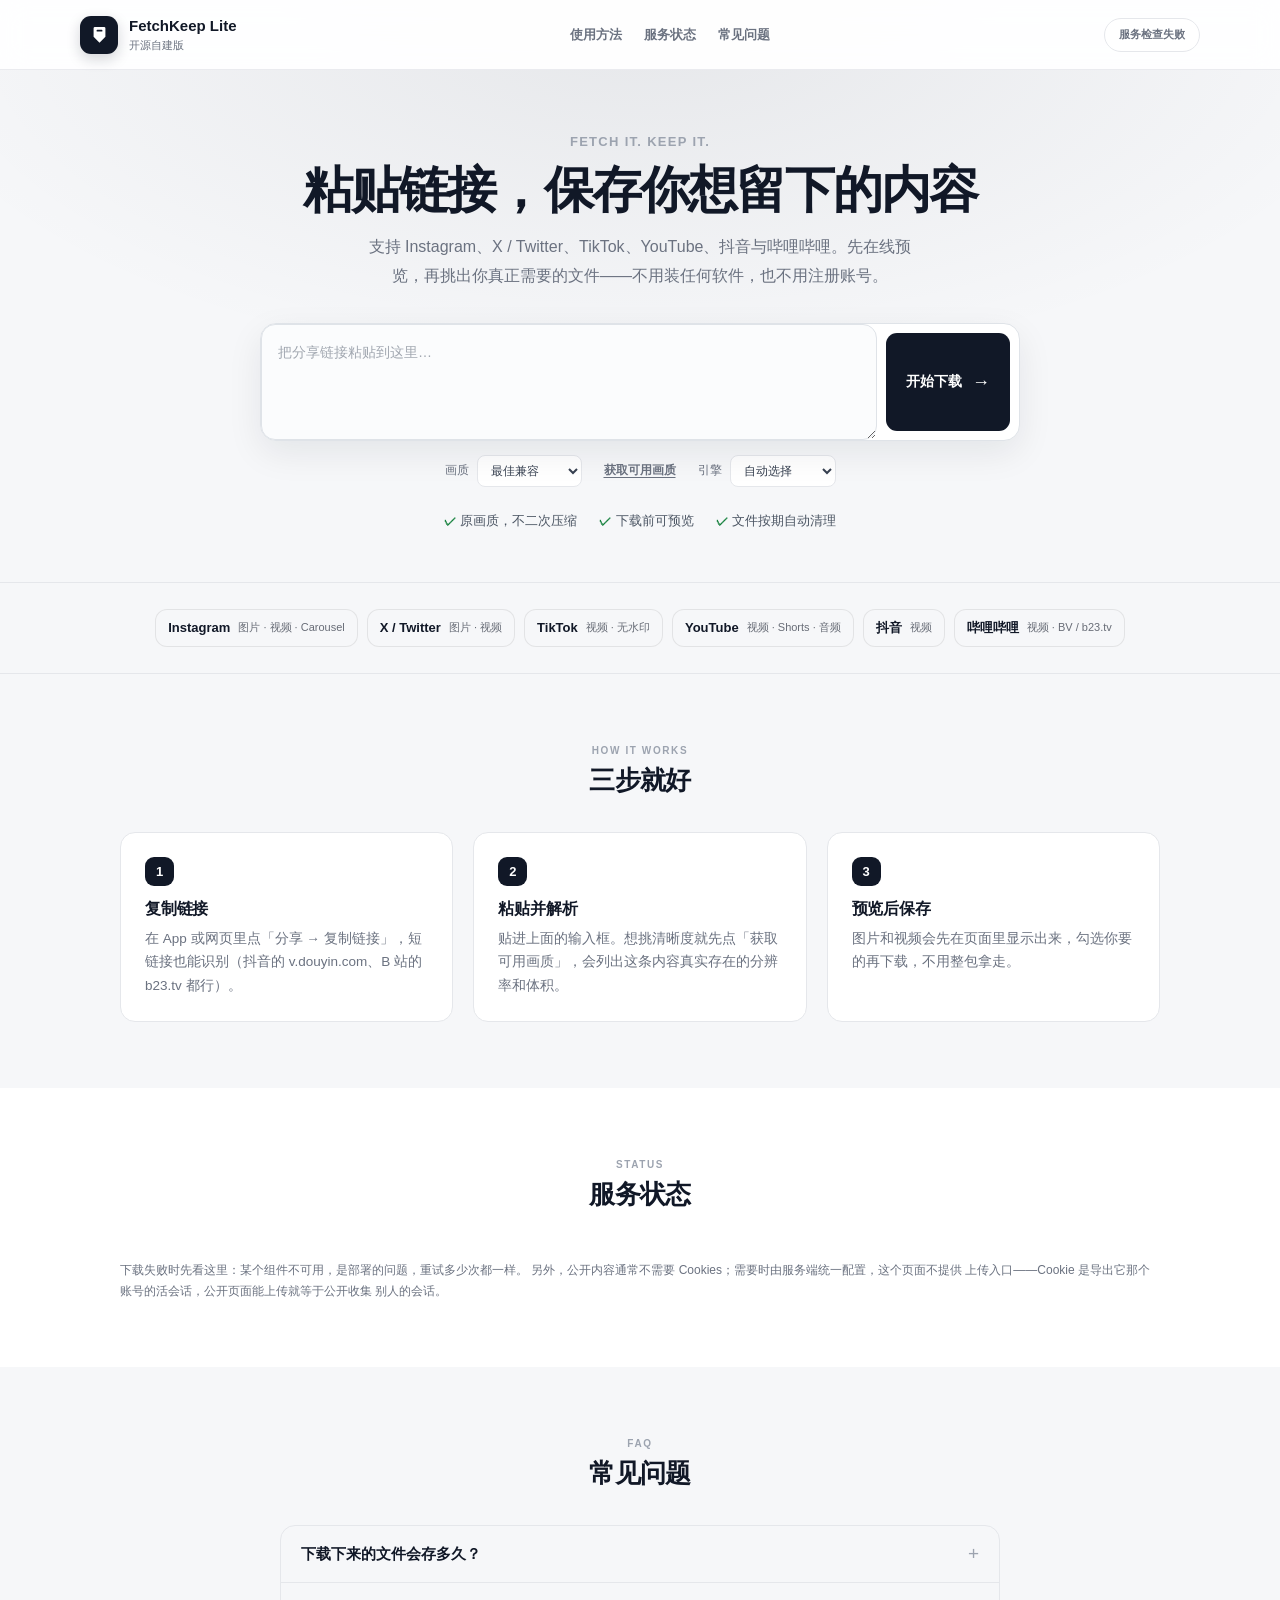
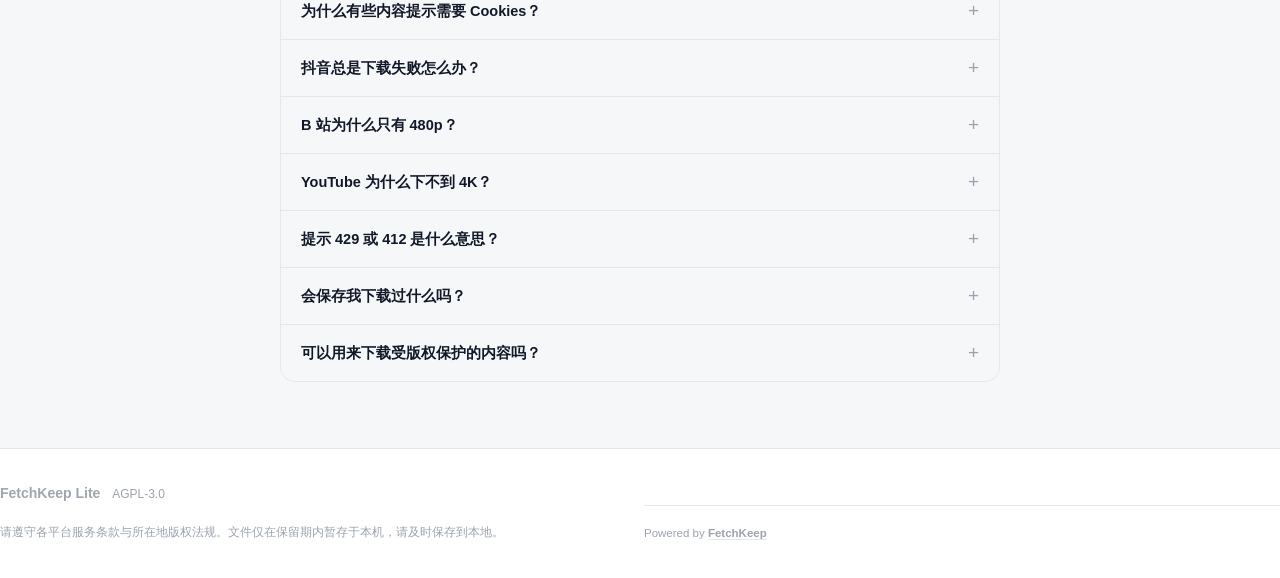
==== static/index.html @ c24ed056 "初始提交：FetchKeep Lite 粘贴链接，在线预览，挑出需要的文件再下载。支持 Instagram、X / Twitter、 TikTok、YouTube、抖音、哔哩哔哩。  - 双引擎下载：" ====
<!doctype html>
<html lang="zh-CN">
<head>
<meta charset="utf-8">
<meta name="viewport" content="width=device-width,initial-scale=1">
<meta name="theme-color" content="#111827">
<title>FetchKeep Lite · 保存 Instagram、X、TikTok、YouTube、抖音、B 站的视频与图片</title>
<link rel="icon" href="/static/icons/favicon.svg?v=lite8" type="image/svg+xml">
<link rel="apple-touch-icon" href="/static/icons/favicon.svg?v=lite8">
<meta name="description" content="粘贴链接即可保存 Instagram、X/Twitter、TikTok、YouTube、抖音、哔哩哔哩的视频与图片。在线预览、按需选择、原画质下载，自建部署，不需要账号。">
<meta property="og:title" content="FetchKeep Lite · 粘贴链接，保存你想留下的内容">
<meta property="og:description" content="支持 Instagram、X/Twitter、TikTok、YouTube、抖音与哔哩哔哩。在线预览后再决定下载哪些文件。开源自建，无需登录。">
<meta property="og:type" content="website">
<link rel="stylesheet" href="/static/css/style.css?v=lite8">
<link rel="stylesheet" href="/static/css/landing.css?v=lite8">
<script>
/* Arms the pre-reveal state before first paint, so the hero animates in rather
   than rendering, vanishing and animating in. Inline and tiny on purpose: an
   external file cannot beat the first paint.

   The timeout is the safety net. If motion.js is blocked, cached badly, or
   throws, nothing would ever reveal the content — so the flag comes back off
   and the page is simply static. A landing page that animates is nice; a
   landing page that is blank is not a landing page. */
(function (d) {
  var reduced = window.matchMedia
    && window.matchMedia("(prefers-reduced-motion: reduce)").matches;
  if (reduced || !("IntersectionObserver" in window)) return;
  d.documentElement.classList.add("motion");
  setTimeout(function () {
    if (!d.documentElement.classList.contains("motion-ready")) {
      d.documentElement.classList.remove("motion");
    }
  }, 1500);
})(document);
</script>
<style>
/* Lite-only: the service status strip — is the machinery that does the
   downloading actually working. Pro reports this in its admin console; here it
   is the only place a visitor can tell "the site is broken" apart from "this
   link is not going to work no matter how many times I retry". */
.status-grid{display:grid;grid-template-columns:repeat(auto-fit,minmax(290px,1fr));gap:10px}
.status-row{
  display:flex;align-items:center;justify-content:space-between;gap:12px;
  padding:13px 15px;background:var(--surface);
  border:1px solid var(--line);border-radius:12px;font-size:13px;
}
.status-row b{display:flex;flex-direction:column;gap:3px;min-width:0}
.status-row b small{
  color:var(--muted);font-size:11px;font-weight:400;line-height:1.5;
}
.status-tags{display:flex;gap:6px;flex-wrap:wrap;justify-content:flex-end;flex-shrink:0}
.status-tag{
  border-radius:999px;padding:2px 9px;font-size:10px;font-weight:700;
  border:1px solid var(--line);white-space:nowrap;
}
.status-tag.on{background:#ecfdf3;color:#067647;border-color:#abefc6}
.status-tag.off{background:#f3f4f6;color:#8b919a}
.status-tag.bad{background:#fff5f5;color:#b42318;border-color:#fecdca}
.status-note{margin:14px 0 0;color:var(--muted);font-size:12px;line-height:1.7}
.status-note code{
  background:var(--surface-2);border-radius:5px;padding:2px 6px;
  font-family:ui-monospace,SFMono-Regular,Menlo,monospace;font-size:11px;
}
</style>
</head>
<body>

<header class="site-header">
  <div class="header-inner">
    <a class="brand" href="/">
      <span class="brand-mark" aria-hidden="true"><svg viewBox="0 0 32 32" focusable="false"><path fill="currentColor" fill-rule="evenodd" d="M9 4.5H23A2 2 0 0 1 25 6.5V19.6L16 28.4L7 19.6V6.5A2 2 0 0 1 9 4.5ZM12.8 8.8H19.2A1.3 1.3 0 0 1 19.2 11.4H12.8A1.3 1.3 0 0 1 12.8 8.8Z"/></svg></span>
      <span>
        <strong>FetchKeep Lite</strong>
        <small>开源自建版</small>
      </span>
    </a>
    <nav class="top-nav">
      <a href="#how">使用方法</a>
      <a href="#status">服务状态</a>
      <a href="#faq">常见问题</a>
    </nav>
    <div class="header-right">
      <div class="header-status" id="state">检查服务状态…</div>
    </div>
  </div>
</header>

<main>

  <!-- 首屏：一句话说清楚 + 立刻能用的粘贴框 -->
  <section class="hero-band">
    <div class="hero-inner">
      <p class="brand-tagline">Fetch it. Keep it.</p>
      <h1>粘贴链接，保存你想留下的内容</h1>
      <p class="hero-sub">
支持 Instagram、X / Twitter、TikTok、YouTube、抖音与哔哩哔哩。先在线预览，再挑出你真正需要的文件——不用装任何软件，也不用注册账号。
      </p>

      <form id="download-form" class="paste-box">
        <label class="sr-only" for="url">分享链接</label>
        <textarea id="url" rows="1" placeholder="把分享链接粘贴到这里…" required></textarea>
        <button id="submit" class="paste-go" type="submit">
          <span>开始下载</span><span class="btn-arrow">→</span>
        </button>
      </form>

      <div class="paste-meta">
        <label class="select-wrap">
          <span>画质</span>
          <select id="quality">
            <option value="compat">最佳兼容</option>
            <option value="best">最高画质</option>
            <option value="audio">仅音频</option>
          </select>
        </label>
        <button type="button" id="probe" class="link-btn">获取可用画质</button>
        <label class="select-wrap">
          <span>引擎</span>
          <select id="engine">
            <option value="auto">自动选择</option>
            <option value="gallery-dl">gallery-dl</option>
            <option value="yt-dlp">yt-dlp</option>
          </select>
        </label>
      </div>
      <div id="quality-panel" class="quality-panel" hidden></div>

      <ul class="trust-row">
        <li>原画质，不二次压缩</li>
        <li>下载前可预览</li>
        <li>文件按期自动清理</li>
      </ul>
    </div>
  </section>

  <!-- 结果区：提交后才出现，避免空页面 -->
  <section class="results" id="results" hidden>
    <div class="section-inner">
      <div class="section-heading">
        <div><span class="section-kicker">RESULTS</span><h2>下载结果</h2></div>
        <span class="count-badge" id="task-count">0</span>
      </div>
      <div id="jobs"></div>
    </div>
  </section>

  <section class="platforms">
    <div class="section-inner">
      <div class="platform-list">
        <span class="platform-chip instagram"><b>Instagram</b><small>图片 · 视频 · Carousel</small></span>
        <span class="platform-chip twitter"><b>X / Twitter</b><small>图片 · 视频</small></span>
        <span class="platform-chip tiktok"><b>TikTok</b><small>视频 · 无水印</small></span>
        <span class="platform-chip youtube"><b>YouTube</b><small>视频 · Shorts · 音频</small></span>
        <span class="platform-chip douyin"><b>抖音</b><small>视频</small></span>
        <span class="platform-chip bilibili"><b>哔哩哔哩</b><small>视频 · BV / b23.tv</small></span>
      </div>
    </div>
  </section>

  <section class="band" id="how">
    <div class="section-inner">
      <div class="section-heading center">
        <div><span class="section-kicker">HOW IT WORKS</span><h2>三步就好</h2></div>
      </div>
      <ol class="steps-grid">
        <li>
          <span class="step-num">1</span>
          <h3>复制链接</h3>
          <p>在 App 或网页里点「分享 → 复制链接」，短链接也能识别（抖音的 v.douyin.com、B 站的 b23.tv 都行）。</p>
        </li>
        <li>
          <span class="step-num">2</span>
          <h3>粘贴并解析</h3>
          <p>贴进上面的输入框。想挑清晰度就先点「获取可用画质」，会列出这条内容真实存在的分辨率和体积。</p>
        </li>
        <li>
          <span class="step-num">3</span>
          <h3>预览后保存</h3>
          <p>图片和视频会先在页面里显示出来，勾选你要的再下载，不用整包拿走。</p>
        </li>
      </ol>
    </div>
  </section>

  <section class="band alt" id="status">
    <div class="section-inner">
      <div class="section-heading center">
        <div><span class="section-kicker">STATUS</span><h2>服务状态</h2></div>
      </div>
      <div class="status-grid" id="service-status"></div>
      <p class="status-note">
        下载失败时先看这里：某个组件不可用，是部署的问题，重试多少次都一样。
        另外，公开内容通常不需要 Cookies；需要时由服务端统一配置，这个页面不提供
        上传入口——Cookie 是导出它那个账号的活会话，公开页面能上传就等于公开收集
        别人的会话。
      </p>
    </div>
  </section>

  <section class="band" id="faq">
    <div class="section-inner">
      <div class="section-heading center">
        <div><span class="section-kicker">FAQ</span><h2>常见问题</h2></div>
      </div>
      <div class="faq-list">
        <details>
          <summary>下载下来的文件会存多久？</summary>
          <p>默认保留 24 小时（由部署时的 <code>JOB_RETENTION_HOURS</code> 决定），另外每天 00:00 UTC 会清一次已完成的任务。正在下载的任务不会被清掉。文件是临时的，请及时保存到本地——这里不是网盘。</p>
        </details>
        <details>
          <summary>为什么有些内容提示需要 Cookies？</summary>
          <p>Instagram、TikTok 和抖音对部分内容要求携带有效的浏览器 Cookies 才肯返回数据，抖音尤其严格——即使是公开视频也常常需要，而且有效期很短。这类提示表示站点在要求验证，不是链接有问题。Cookies 由部署这个站的人在服务端配置，页面上没有上传入口。</p>
        </details>
        <details>
          <summary>抖音总是下载失败怎么办？</summary>
          <p>yt-dlp 的抖音提取器跟不上平台的签名轮换，隔一阵就整个失效。解决办法是配一个解析器：在 <code>.env</code> 里写 <code>DOUYIN_PARSER_URL</code>（用自带容器的话还要写 <code>COMPOSE_PROFILES=douyin-parser</code>）。配好之后大多数公开视频根本不需要 Cookies。上面「服务状态」里能看到解析器有没有启用。</p>
        </details>
        <details>
          <summary>B 站为什么只有 480p？</summary>
          <p>哔哩哔哩对匿名访问封顶 480p，这是平台的限制，不是下载器的。要更高画质，需要在服务端配置 B 站的 Cookies（关键是 <code>SESSDATA</code>）。另外 B 站同时提供 H.265 编码，浏览器放不了，所以这里会优先选 AVC/H.264。</p>
        </details>
        <details>
          <summary>YouTube 为什么下不到 4K？</summary>
          <p>能下。但 YouTube 的 H.264 编码本身最高只到 1080p，1440p 和 4K 只以 VP9 / AV1 提供。选「最佳兼容」时会限制在 AVC/AAC 以保证浏览器能直接预览；想要 4K 请选「最高画质」或用「获取可用画质」挑一个具体分辨率——这类文件在部分浏览器里可能无法在线预览，但下载下来用本地播放器打开没有问题。</p>
        </details>
        <details>
          <summary>提示 429 或 412 是什么意思？</summary>
          <p>目标站点在限流当前出口 IP，跟链接和 Cookies 都没关系。412 是哔哩哔哩的说法，同一个出口连续请求几次就会触发，隔几分钟自动恢复。等一会儿再试，或者给对应平台配一个代理出口（<code>&lt;平台&gt;_PROXY</code>）。</p>
        </details>
        <details>
          <summary>会保存我下载过什么吗？</summary>
          <p>不会。任务表只存在内存里，重启即清空；文件按保留窗口自动删除。这是个自建的单机部署，没有账号体系，也没有数据库。</p>
        </details>
        <details>
          <summary>可以用来下载受版权保护的内容吗？</summary>
          <p>请只下载你自己发布的内容、已获授权的内容，或所在法域允许的合理使用范围内的内容。是否合规由使用者自行负责，也请遵守各平台的服务条款。</p>
        </details>
      </div>
    </div>
  </section>

</main>

<footer class="site-footer">
  <div class="section-inner footer-inner">
    <div>
      <strong>FetchKeep Lite</strong>
      <span id="footer-source">AGPL-3.0</span>
    </div>
    <p class="footer-note">
      请遵守各平台服务条款与所在地版权法规。文件仅在保留期内暂存于本机，请及时保存到本地。
    </p>
  </div>
  <div class="section-inner">
    <p class="powered-by">
      Powered by
      <a href="https://github.com/jinqians/FetchKeep" target="_blank" rel="noopener noreferrer">FetchKeep</a>
    </p>
  </div>
</footer>

<script src="/static/js/motion.js?v=lite8"></script>
<script>
const jobs = new Map();
const polling = new Set();

function esc(s){
  return String(s ?? "").replace(/[&<>"']/g, c => ({
    '&':'&amp;','<':'&lt;','>':'&gt;','"':'&quot;',"'":'&#39;'
  }[c]));
}
function statusText(s){
  return {queued:"排队中", downloading:"下载中", done:"完成", error:"失败"}[s] || s;
}
function fmtSize(n){
  if(n===null || n===undefined) return "";
  const units=["B","KB","MB","GB"];
  let v=n, i=0;
  while(v>=1024 && i<units.length-1){ v/=1024; i++; }
  return (i===0 || v>=10 ? Math.round(v) : v.toFixed(1)) + " " + units[i];
}
function fileUrl(jobId, path, asDownload){
  const p = path.split("/").map(encodeURIComponent).join("/");
  return `/api/jobs/${encodeURIComponent(jobId)}/files/${p}` + (asDownload ? "?download=1" : "");
}
// render() rebuilds the job list, so checkbox state has to survive a re-render
// (transcode polling re-renders while the user is still picking files).
function snapshotSelection(){
  const state = new Map();
  document.querySelectorAll(".file-check").forEach(c=>{
    state.set(c.dataset.job + "|" + c.value, c.checked);
  });
  return state;
}
function restoreSelection(state){
  document.querySelectorAll(".file-check").forEach(c=>{
    const key = c.dataset.job + "|" + c.value;
    if(state.has(key)) c.checked = state.get(key);
  });
}
function mediaCard(j, f){
  const url=fileUrl(j.id, f.path, false);
  const check=`<input class="file-check" type="checkbox" data-job="${esc(j.id)}" value="${esc(f.path)}" checked>`;
  const name=`<span class="media-name" title="${esc(f.name)}">${esc(f.name)}</span>`;

  if(f.kind==="image"){
    return `<div class="media-card">${check}
      <div class="media-preview toggle-select"><img loading="lazy" src="${url}" alt="${esc(f.name)}"></div>
      ${name}
    </div>`;
  }

  if(f.kind==="audio"){
    return `<div class="media-card">${check}
      <div class="media-preview"><audio controls preload="metadata" src="${url}"></audio></div>
      ${name}
    </div>`;
  }

  if(f.kind==="video"){
    const poster=f.preview ? fileUrl(j.id, f.preview, false) : "";
    const state=(j.transcodes || {})[f.path] || {};
    const running=state.status==="running";
    const warn=f.browser_playable===false
      ? `<span class="media-warn">${esc((f.vcodec || "该").toUpperCase())} 编码，浏览器可能放不了</span>` : "";
    const failed=state.status==="error"
      ? `<span class="media-warn">${esc(state.error || "转码失败")}</span>` : "";
    const button=`<button class="transcode" data-job="${esc(j.id)}" data-path="${esc(f.path)}"${running ? " disabled" : ""}>${running ? "转码中…" : "转为兼容格式"}</button>`;
    return `<div class="media-card">${check}
      <div class="media-preview"><video controls playsinline preload="metadata" poster="${poster}" src="${url}"></video></div>
      ${name}${warn}${button}${failed}
    </div>`;
  }

  return `<label class="file-row">${check}<span>${esc(f.name)}</span></label>`;
}

function render(){
  const el=document.querySelector("#jobs");
  const results=document.querySelector("#results");
  const count=document.querySelector("#task-count");

  // The results section stays out of the page until there is something in it:
  // an empty "下载结果" block above the fold is the landing page apologising
  // for itself.
  results.hidden = jobs.size === 0;
  count.textContent = jobs.size;
  if(!jobs.size){ el.innerHTML=""; return; }

  const selection=snapshotSelection();

  el.innerHTML=[...jobs.values()].reverse().map(j=>{
    const proxy=j.proxy_used ? '<span class="badge">代理出口</span>' : '<span class="badge">直连</span>';
    const quality=j.quality && j.quality!=="compat" ? `<span class="badge">${esc(j.quality)}</span>` : "";
    const multi=j.status==="done" && j.files && j.files.length>1;
    const action=j.status==="done" && j.files && j.files.length
      ? `<button class="button select-all" data-id="${esc(j.id)}">全选</button>
         <button class="button download-selected" data-id="${esc(j.id)}">下载选中</button>
         ${multi ? `<button class="secondary zip-selected" data-id="${esc(j.id)}">打包 ZIP</button>` : ""}`
      : "";
    const remove=`<button class="secondary delete" data-id="${esc(j.id)}">删除</button>`;

    const gallery=(j.status==="done" && j.files && j.files.length)
      ? `<div class="gallery">${j.files.map(f=>mediaCard(j, f)).join("")}</div>`
      : "";

    return `<article class="job">
      <div class="job-title"><b>${esc(statusText(j.status))}</b><span class="badge">${esc(j.engine)}</span>${proxy}${quality}</div>
      <div class="url">${esc(j.url)}</div>
      ${j.status==="downloading" ? `<div class="progress"><div></div></div><pre>${esc(j.last_line || "")}</pre>` : ""}
      ${j.status==="error" ? `<pre class="error">${esc(j.error || "下载失败")}</pre>` : ""}
      ${gallery}
      <div class="actions">${action}${remove}</div>
    </article>`;
  }).join("");

  restoreSelection(selection);
  bindJobHandlers();
}

function checkedPaths(jobId){
  return [...document.querySelectorAll(`.file-check[data-job="${jobId}"]:checked`)].map(c=>c.value);
}

// Save each file straight to disk instead of zipping. Browsers ask once for
// permission to download multiple files, and throttle bursts, hence the gap.
async function saveFilesDirectly(jobId, paths){
  for(let i=0;i<paths.length;i++){
    const a=document.createElement("a");
    a.href=fileUrl(jobId, paths[i], true);
    a.download=paths[i].split("/").pop();
    document.body.appendChild(a);
    a.click();
    a.remove();
    if(i<paths.length-1) await new Promise(r=>setTimeout(r,400));
  }
}

async function saveFilesAsZip(jobId, paths){
  const r=await fetch(`/api/jobs/${encodeURIComponent(jobId)}/download-selected`,{
    method:"POST",
    headers:{"Content-Type":"application/json"},
    body:JSON.stringify({files:paths})
  });
  if(!r.ok){
    const data=await r.json().catch(()=>({}));
    alert(data.detail || "下载失败");
    return;
  }
  const blob=await r.blob();
  const a=document.createElement("a");
  a.href=URL.createObjectURL(blob);
  a.download=paths.length===1 ? paths[0].split("/").pop() : "selected-download.zip";
  document.body.appendChild(a);
  a.click();
  a.remove();
  setTimeout(()=>URL.revokeObjectURL(a.href),1000);
}

async function startTranscode(btn){
  const jobId=btn.dataset.job;
  btn.disabled=true;
  btn.textContent="转码中…";
  try{
    const r=await fetch(`/api/jobs/${encodeURIComponent(jobId)}/transcode`,{
      method:"POST",
      headers:{"Content-Type":"application/json"},
      body:JSON.stringify({path:btn.dataset.path})
    });
    if(!r.ok){
      const data=await r.json().catch(()=>({}));
      alert(data.detail || "无法开始转码");
      btn.disabled=false;
      btn.textContent="转为兼容格式";
      return;
    }
    poll(jobId);
  }catch(_){
    btn.disabled=false;
    btn.textContent="转为兼容格式";
  }
}

function bindJobHandlers(){
  document.querySelectorAll(".delete").forEach(btn=>{
    btn.onclick=async()=>{
      await fetch("/api/jobs/"+btn.dataset.id,{method:"DELETE"});
      jobs.delete(btn.dataset.id);
      render();
    };
  });

  document.querySelectorAll(".select-all").forEach(btn=>{
    btn.onclick=()=>{
      document.querySelectorAll(`.file-check[data-job="${btn.dataset.id}"]`).forEach(c=>c.checked=true);
    };
  });

  // Images toggle when the thumbnail is clicked. Videos must not, or the click
  // would never reach the player controls.
  document.querySelectorAll(".toggle-select").forEach(el=>{
    el.onclick=()=>{
      const box=el.parentElement.querySelector(".file-check");
      if(box) box.checked=!box.checked;
    };
  });

  document.querySelectorAll(".download-selected").forEach(btn=>{
    btn.onclick=async()=>{
      const selected=checkedPaths(btn.dataset.id);
      if(!selected.length){ alert("请选择至少一个文件"); return; }
      btn.disabled=true;
      try{ await saveFilesDirectly(btn.dataset.id, selected); }
      finally{ btn.disabled=false; }
    };
  });

  document.querySelectorAll(".zip-selected").forEach(btn=>{
    btn.onclick=async()=>{
      const selected=checkedPaths(btn.dataset.id);
      if(!selected.length){ alert("请选择至少一个文件"); return; }
      btn.disabled=true;
      try{ await saveFilesAsZip(btn.dataset.id, selected); }
      finally{ btn.disabled=false; }
    };
  });

  document.querySelectorAll(".transcode").forEach(btn=>{
    btn.onclick=()=>startTranscode(btn);
  });
}

async function poll(id){
  if(polling.has(id)) return;
  polling.add(id);
  try{
    for(;;){
      const r=await fetch("/api/jobs/"+id);
      if(!r.ok) return;
      const j=await r.json();
      jobs.set(id,j);
      render();
      const busy=Object.values(j.transcodes || {}).some(t=>t.status==="running");
      if(["done","error"].includes(j.status) && !busy) return;
      await new Promise(res=>setTimeout(res, busy ? 2000 : 1000));
    }
  }finally{ polling.delete(id); }
}

function selectedQuality(){
  const probed=document.querySelector('input[name="probed-quality"]:checked');
  return probed ? probed.value : document.querySelector("#quality").value;
}

function renderQualityOptions(data, panel){
  if(!data.formats || !data.formats.length){
    panel.innerHTML='<p class="quality-note">没有解析到可选画质，将使用上方的默认设置。</p>';
    return;
  }
  const title=data.title ? `<div class="quality-title">${esc(data.title)}</div>` : "";
  const list=data.formats.map((f,i)=>{
    const codec=f.vcodec ? esc(String(f.vcodec).toUpperCase()) : "M4A";
    const fps=f.fps && f.fps>=48 ? ` ${Math.round(f.fps)}fps` : "";
    const warn=f.browser_playable===false ? ' · <span class="quality-warn">需转码</span>' : "";
    return `<label class="quality-option">
      <input type="radio" name="probed-quality" value="${esc(f.quality)}"${i===0 ? " checked" : ""}>
      <b>${esc(f.label)}${fps}</b>
      <small>${codec}${warn}</small>
      <span class="quality-size">${f.filesize ? esc(fmtSize(f.filesize)) : "大小未知"}</span>
    </label>`;
  }).join("");
  panel.innerHTML=`${title}<div class="quality-list">${list}</div>
    <p class="quality-note">选好后点“开始下载”。文件大小为估算值。</p>`;
}

function resetQualityPanel(){
  const panel=document.querySelector("#quality-panel");
  panel.hidden=true;
  panel.innerHTML="";
}

document.querySelector("#probe").onclick=async()=>{
  const url=document.querySelector("#url").value.trim();
  const panel=document.querySelector("#quality-panel");
  const btn=document.querySelector("#probe");
  if(!url){ alert("请先粘贴链接"); return; }

  btn.disabled=true;
  btn.textContent="查询中…";
  panel.hidden=false;
  panel.innerHTML='<p class="quality-note">正在获取可用画质，可能需要几秒…</p>';
  try{
    const fd=new FormData();
    fd.append("url",url);
    const r=await fetch("/api/probe",{method:"POST",body:fd});
    const data=await r.json().catch(()=>({}));
    if(!r.ok){
      panel.innerHTML=`<p class="quality-note quality-warn">${esc(data.detail || "获取画质失败")}</p>`;
      return;
    }
    if(!data.supported){
      panel.innerHTML=`<p class="quality-note">${esc(data.reason || "该链接不支持选择画质")}</p>`;
      return;
    }
    renderQualityOptions(data, panel);
  }catch(_){
    panel.innerHTML='<p class="quality-note quality-warn">获取画质失败，请检查服务状态</p>';
  }finally{
    btn.disabled=false;
    btn.textContent="获取可用画质";
  }
};

// A probed list belongs to one URL only.
document.querySelector("#url").addEventListener("input",resetQualityPanel);

document.querySelector("#download-form").addEventListener("submit",async e=>{
  e.preventDefault();
  const button=document.querySelector("#submit");
  button.disabled=true;
  const fd=new FormData();
  fd.append("url",document.querySelector("#url").value);
  fd.append("engine",document.querySelector("#engine").value);
  fd.append("quality",selectedQuality());
  try{
    const r=await fetch("/api/jobs",{method:"POST",body:fd});
    const data=await r.json();
    if(!r.ok){ alert(data.detail || "创建任务失败"); return; }
    document.querySelector("#url").value="";
    resetQualityPanel();
    jobs.set(data.id,{...data,status:"queued"});
    render();
    document.querySelector("#results").scrollIntoView({behavior:"smooth", block:"start"});
    poll(data.id);
  }finally{ button.disabled=false; }
});

// Components, not platforms. What a visitor can act on is "is the thing that
// does the downloading working" — a per-platform cookie matrix is the operator's
// business, and it lives in the admin console.
//
// `required` separates a fault from a choice: a missing FFmpeg is broken, an
// unconfigured parser is simply not set up, and colouring both red would train
// people to ignore the red.
function serviceRows(health){
  return [
    {
      name: "yt-dlp",
      ok: health.yt_dlp === true,
      required: true,
      note: "视频下载引擎：YouTube、抖音、TikTok、B 站",
    },
    {
      name: "gallery-dl",
      ok: health.gallery_dl === true,
      required: true,
      note: "图集下载引擎：Instagram 图文、X / Twitter",
    },
    {
      name: "FFmpeg",
      ok: health.ffmpeg === true,
      required: true,
      note: "音视频合并、按需转码、生成预览图",
    },
    {
      name: "抖音 / TikTok 解析器",
      ok: health.has_external_parser === true,
      required: false,
      note: health.has_external_parser
        ? "已启用，抖音走解析器直链，绕开 yt-dlp 的页面提取"
        : "未配置，抖音/TikTok 走 yt-dlp 原生提取（可能不稳定）",
    },
  ];
}

function renderServiceStatus(health){
  const box=document.querySelector("#service-status");
  if(!box) return;
  box.innerHTML=serviceRows(health).map(row=>{
    const text=row.ok ? "正常" : (row.required ? "不可用" : "未配置");
    return `<div class="status-row">
      <b>${esc(row.name)}<small>${esc(row.note)}</small></b>
      <span class="status-tags"><span class="status-tag ${row.ok?"on":(row.required?"bad":"off")}">${esc(text)}</span></span>
    </div>`;
  }).join("");
}

// AGPL-3.0 §13: anyone who uses this over a network is entitled to the source
// of *this* deployment. The link is the licence's own suggested way of offering
// it, so it is rendered from what the server reports rather than hard-coded —
// a fork must be able to point at its own repository without touching the page.
function renderSourceLink(health){
  const el=document.querySelector("#footer-source");
  if(!el) return;
  const url=health.source_url;
  el.innerHTML=url
    ? `<a href="${esc(url)}" target="_blank" rel="noopener noreferrer">源码 · AGPL-3.0</a>`
    : "AGPL-3.0";
}

async function loadInfo(){
  const state=document.querySelector("#state");
  try{
    const healthRes=await fetch("/api/health",{cache:"no-store"});
    if(!healthRes.ok) throw new Error("服务接口异常");
    const health=await healthRes.json();

    state.textContent=health.status==="ok" ? "服务正常" : "服务异常";
    state.classList.toggle("is-ok",health.status==="ok");

    renderServiceStatus(health);
    renderSourceLink(health);
  }catch(err){
    state.textContent="服务检查失败";
    state.classList.remove("is-ok");
  }
}

loadInfo();
setInterval(loadInfo, 30000);
render();
</script>

</body>
</html>
---- static/css/style.css ----
/* The `hidden` attribute only gets `display:none` from the user-agent
   stylesheet, which ANY author-level `display` rule outranks. Several
   components here set display (flex/grid/inline-flex), so without this every
   one of them ignored `hidden` and rendered permanently — the sign-in gate
   showed on top of the very page it was meant to replace. Keep this rule
   first, and keep the !important: it is what makes `hidden` mean hidden. */
[hidden] { display: none !important; }

/* ── migrated from the old index.html inline <style> (fetchkeep-inline-style migrated) ── */

*{box-sizing:border-box}
:root{
  --bg:#f6f7f9;
  --surface:#fff;
  --surface-2:#f8fafc;
  --line:#e5e7eb;
  --text:#111827;
  --muted:#6b7280;
  --muted-2:#9ca3af;
  --accent:#111827;
  --accent-2:#374151;
  --success:#15803d;
  --shadow:0 12px 35px rgba(15,23,42,.06);
  --radius:18px;
}
html{scroll-behavior:smooth}
body{
  margin:0;
  min-height:100vh;
  color:var(--text);
  background:
    radial-gradient(circle at 50% -15%,rgba(17,24,39,.055),transparent 32rem),
    var(--bg);
  font-family:-apple-system,BlinkMacSystemFont,"Segoe UI",Roboto,Helvetica,Arial,sans-serif;
  -webkit-font-smoothing:antialiased;
}
button,input,textarea,select{font:inherit}
button{border:0}
.site-header{
  height:70px;
  background:rgba(255,255,255,.88);
  border-bottom:1px solid rgba(229,231,235,.8);
  backdrop-filter:blur(14px);
  position:sticky;
  top:0;
  z-index:50;
}
.header-inner{
  width:min(1120px,calc(100% - 40px));
  height:100%;
  margin:auto;
  display:flex;
  align-items:center;
  justify-content:space-between;
}
.brand{
  color:var(--text);
  text-decoration:none;
  display:flex;
  align-items:center;
  gap:11px;
}
.brand-mark{
  width:38px;height:38px;border-radius:11px;
  display:grid;place-items:center;
  color:#fff;background:#111827;
  box-shadow:0 5px 14px rgba(17,24,39,.18);
}
/* The glyph takes its colour from the tile, so the tile is the only place the
   two-tone pair is defined. Swapping to a light header is one rule, not two. */
.brand-mark svg{width:21px;height:21px;display:block}
.brand strong{display:block;font-size:15px;line-height:1.2}
.brand small{display:block;color:var(--muted);font-size:11px;margin-top:3px}
.header-status{
  font-size:12px;color:var(--muted);
  padding:7px 11px;border:1px solid var(--line);
  border-radius:999px;background:#fff;
}
.page{width:min(1000px,calc(100% - 40px));margin:0 auto;padding:54px 0 40px}
.hero{text-align:center;padding:12px 0 30px}
.eyebrow,.section-kicker{
  color:var(--muted-2);font-size:10px;font-weight:800;
  letter-spacing:.16em;
}
.hero h1{
  margin:10px 0 9px;
  font-size:clamp(30px,5vw,46px);
  letter-spacing:-1.8px;
  line-height:1.05;
}
.hero p{
  margin:0 auto;color:var(--muted);
  max-width:590px;font-size:15px;line-height:1.75;
}
.hero-features{
  display:flex;justify-content:center;gap:18px;flex-wrap:wrap;
  margin-top:18px;color:#4b5563;font-size:12px;
}
.download-card,.settings-card{
  background:var(--surface);
  border:1px solid rgba(229,231,235,.9);
  border-radius:var(--radius);
  box-shadow:var(--shadow);
}
.download-card{padding:24px}
.input-label{display:block;font-size:13px;font-weight:700;margin-bottom:9px}
.url-box{position:relative}
#url{
  width:100%;min-height:116px;resize:vertical;
  display:block;padding:16px 150px 16px 16px;
  border:1px solid #dfe3e8;border-radius:14px;
  outline:0;color:var(--text);background:#fbfcfd;
  line-height:1.6;font-size:14px;
  transition:border-color .18s,box-shadow .18s,background .18s;
}
#url:focus{
  border-color:#9ca3af;background:#fff;
  box-shadow:0 0 0 4px rgba(17,24,39,.055);
}
#url::placeholder{color:#a1a7b0}
.primary-btn{
  position:absolute;right:10px;bottom:10px;
  height:43px;padding:0 14px 0 17px;
  display:flex;align-items:center;gap:12px;
  color:#fff;background:#111827;border-radius:10px;
  font-weight:700;font-size:13px;cursor:pointer;
  box-shadow:0 5px 12px rgba(17,24,39,.14);
  transition:transform .15s,background .15s;
}
.primary-btn:hover{background:#252b35;transform:translateY(-1px)}
.primary-btn:disabled{opacity:.55;transform:none;cursor:not-allowed}
.btn-arrow{font-size:18px;line-height:1}
.form-options{display:flex;align-items:center;gap:16px;margin-top:13px}
.select-wrap{display:flex;align-items:center;gap:8px;color:var(--muted);font-size:12px}
.select-wrap select{
  border:1px solid var(--line);border-radius:8px;
  padding:7px 26px 7px 9px;background:#fff;color:#374151;
  outline:0;
}
.form-tip{margin:0;color:var(--muted-2);font-size:11px}
.info-strip{
  margin:14px 0 42px;
  display:grid;grid-template-columns:repeat(3,1fr);
  background:#fff;border:1px solid var(--line);border-radius:14px;
}
.info-item{
  display:flex;align-items:center;gap:10px;padding:14px 17px;
}
.info-item+ .info-item{border-left:1px solid var(--line)}
.info-icon{
  width:31px;height:31px;display:grid;place-items:center;
  border-radius:9px;background:#f3f4f6;color:#374151;
  font-size:13px;font-weight:800;
}
.info-item b{display:block;font-size:12px}
.info-item small{display:block;color:var(--muted);font-size:10px;margin-top:3px}
.section-block{margin-top:0}
.section-heading,.settings-title{
  display:flex;align-items:end;justify-content:space-between;
  margin-bottom:14px;
}
.section-heading h2,.settings-title h2{
  margin:5px 0 0;font-size:19px;letter-spacing:-.4px;
}
.count-badge,.optional-badge{
  min-width:27px;height:27px;padding:0 9px;
  display:inline-flex;align-items:center;justify-content:center;
  border-radius:999px;background:#fff;border:1px solid var(--line);
  color:var(--muted);font-size:11px;font-weight:700;
}
.empty-state{
  min-height:190px;border:1px dashed #d9dde3;border-radius:16px;
  background:rgba(255,255,255,.6);
  display:flex;flex-direction:column;align-items:center;justify-content:center;
  color:var(--muted);gap:6px;
}
.empty-icon{
  width:42px;height:42px;border-radius:13px;background:#eef0f3;
  display:grid;place-items:center;color:#6b7280;font-size:20px;margin-bottom:5px;
}
.empty-state b{font-size:13px;color:#4b5563}
.empty-state span{font-size:11px;color:#9ca3af}
.job{
  background:#fff;border:1px solid var(--line);
  border-radius:16px;padding:18px;margin-bottom:12px;
  box-shadow:0 6px 20px rgba(15,23,42,.035);
}
.job-title{display:flex;align-items:center;gap:7px;flex-wrap:wrap}
.job-title b{font-size:13px}
.badge{
  display:inline-flex;align-items:center;
  padding:4px 8px;border-radius:999px;
  background:#f3f4f6;color:#596170;
  font-size:10px;font-weight:700;
}
.url{
  color:#8a919c;font-size:11px;word-break:break-all;
  margin:8px 0 14px;line-height:1.5;
}
.gallery{
  display:grid !important;
  grid-template-columns:repeat(auto-fill,200px) !important;
  justify-content:start !important;
  align-items:start !important;
  gap:12px !important;
  margin:15px 0 3px !important;
}
.media-card{
  position:relative;display:flex !important;flex-direction:column !important;
  align-items:center !important;gap:7px !important;
  width:200px !important;min-width:200px !important;max-width:200px !important;
  padding:7px !important;border:1px solid var(--line) !important;
  border-radius:12px !important;background:#fafafa !important;
  cursor:pointer;overflow:hidden !important;
  transition:border-color .16s,box-shadow .16s,transform .16s;
}
.media-card:hover{border-color:#c4c9d0 !important;box-shadow:0 5px 15px rgba(15,23,42,.06);transform:translateY(-1px)}
.media-card:has(.file-check:checked){border-color:#9ca3af !important;background:#fff}
.media-card .file-check{
  position:absolute !important;z-index:10 !important;
  top:9px !important;left:9px !important;
  width:18px !important;height:18px !important;margin:0 !important;
  accent-color:#111827;cursor:pointer;
}
.media-card .media-preview{
  width:180px !important;height:180px !important;
  min-width:180px !important;max-width:180px !important;
  min-height:180px !important;max-height:180px !important;
  flex:0 0 180px !important;
  display:flex !important;align-items:center !important;justify-content:center !important;
  overflow:hidden !important;margin:0 !important;border-radius:8px !important;
  background:#f0f1f3 !important;
}
.media-card .media-preview img,.media-card .media-preview video{
  display:block !important;width:100% !important;height:100% !important;
  min-width:0 !important;min-height:0 !important;
  max-width:100% !important;max-height:100% !important;
  object-fit:contain !important;margin:0 !important;padding:0 !important;
}
.media-card>span:last-child{
  display:block;width:180px;max-width:180px;
  white-space:nowrap;overflow:hidden;text-overflow:ellipsis;
  color:#6b7280;font-size:10px;line-height:1.4;
}
.file-row{
  display:flex;align-items:center;gap:9px;
  padding:11px;border:1px solid var(--line);border-radius:10px;background:#fafafa;
}
.actions{display:flex;flex-wrap:wrap;gap:7px;margin-top:14px}
.actions .button,.actions button{
  height:34px;padding:0 12px;border-radius:8px;
  background:#111827;color:#fff;text-decoration:none;
  display:inline-flex;align-items:center;justify-content:center;
  cursor:pointer;font-size:11px;font-weight:600;
}
.actions .secondary{background:#f3f4f6;color:#4b5563}
.progress{height:5px;background:#eef0f2;border-radius:999px;overflow:hidden;margin:14px 0}
.progress>div{height:100%;width:100%;background:#374151;animation:progress 1.5s infinite linear;transform-origin:left}
@keyframes progress{0%{transform:scaleX(.05)}50%{transform:scaleX(.6)}100%{transform:scaleX(1)}}
pre{
  background:#111827;color:#d1d5db;padding:11px;border-radius:9px;
  overflow-x:auto;font-size:10px;line-height:1.5;margin:10px 0 0;
}
pre.error{background:#fff5f5;color:#b42318;border:1px solid #fee2e2}
.settings-card{margin-top:40px;padding:22px}
.settings-desc{color:var(--muted);font-size:12px;line-height:1.7;margin:0 0 15px}
.settings-desc code{background:#f3f4f6;border-radius:5px;padding:2px 5px;font-size:11px}
.cookie-controls{display:flex;align-items:center;gap:8px;flex-wrap:wrap}
.file-picker{
  height:36px;display:inline-flex;align-items:center;
  padding:0 11px;border:1px solid var(--line);border-radius:8px;
  color:#596170;background:#fafafa;font-size:11px;cursor:pointer;
}
.file-picker input{display:none}
.secondary-btn,.text-btn{
  height:36px;border-radius:8px;padding:0 12px;
  font-size:11px;font-weight:600;cursor:pointer;
}
.secondary-btn{background:#111827;color:#fff}
.text-btn{background:transparent;color:#8b919a}
.cookie-msg{min-height:15px;margin:10px 0 0;color:var(--success);font-size:11px}
footer{
  display:flex;justify-content:center;gap:8px;
  padding:28px 0 5px;color:#a0a6ae;font-size:10px;
}
.muted{color:var(--muted)}
@media(max-width:700px){
  .header-inner,.page{width:min(100% - 24px,1000px)}
  .site-header{height:62px}
  .brand-mark{width:34px;height:34px}
  .brand-mark svg{width:19px;height:19px}
  .header-status{font-size:10px;padding:6px 8px;max-width:160px;overflow:hidden;white-space:nowrap;text-overflow:ellipsis}
  .page{padding:36px 0 28px}
  .hero{padding-bottom:22px}
  .hero h1{letter-spacing:-1px}
  .hero p{font-size:13px}
  .hero-features{gap:10px;font-size:10px}
  .download-card{padding:16px}
  #url{min-height:105px;padding:13px 13px 58px}
  .primary-btn{left:9px;right:9px;bottom:9px;width:calc(100% - 18px)}
  .form-options{align-items:flex-start;flex-direction:column;gap:7px}
  .info-strip{grid-template-columns:1fr;margin-bottom:30px}
  .info-item+ .info-item{border-left:0;border-top:1px solid var(--line)}
  .info-item{padding:11px 13px}
  .gallery{grid-template-columns:repeat(2,156px) !important;gap:8px !important}
  .media-card{width:156px !important;min-width:156px !important;max-width:156px !important;padding:6px !important}
  .media-card .media-preview{
    width:140px !important;height:140px !important;
    min-width:140px !important;max-width:140px !important;
    min-height:140px !important;max-height:140px !important;
    flex-basis:140px !important;
  }
  .media-card>span:last-child{width:140px;max-width:140px}
  .job{padding:14px}
  .settings-card{padding:17px;margin-top:30px}
}
@media(max-width:370px){
  .gallery{grid-template-columns:repeat(2,calc((100vw - 36px)/2)) !important}
  .media-card{width:calc((100vw - 36px)/2) !important;min-width:0 !important;max-width:none !important}
  .media-card .media-preview{
    width:calc((100vw - 52px)/2) !important;
    height:calc((100vw - 52px)/2) !important;
    min-width:0 !important;max-width:none !important;
    min-height:0 !important;max-height:none !important;
  }
  .media-card>span:last-child{width:calc((100vw - 52px)/2);max-width:none}
}


/* v7 UI: supported platform strip */
.supported-platforms{
  width:min(1100px,calc(100% - 32px));
  margin:18px auto 0;
  padding:16px 18px;
  border:1px solid rgba(127,127,127,.16);
  border-radius:18px;
  background:rgba(127,127,127,.055);
}
.supported-title{
  font-size:13px;
  font-weight:700;
  letter-spacing:.02em;
  margin-bottom:11px;
  opacity:.72;
}
.platform-list{
  display:flex;
  flex-wrap:wrap;
  gap:9px;
}
.platform-chip{
  display:inline-flex;
  align-items:center;
  gap:8px;
  padding:9px 12px;
  border:1px solid rgba(127,127,127,.16);
  border-radius:12px;
  background:rgba(255,255,255,.035);
}
.platform-chip b{font-size:13px}
.platform-chip small{font-size:11px;opacity:.62}
/* 这排卡片现在是 <a>（通向各平台的说明页）。它们看起来是卡片而不是链接，
   所以去掉浏览器默认的下划线和链接色；hover 的抬起效果已经表明可点。
   focus-visible 保留下来，键盘用户仍然要看得见焦点在哪。 */
.platform-chip{text-decoration:none;color:inherit}
.platform-chip:focus-visible{outline:2px solid currentColor;outline-offset:2px}
@media (max-width:640px){
  .supported-platforms{width:calc(100% - 24px);margin-top:12px;padding:13px}
  .platform-list{display:grid;grid-template-columns:1fr 1fr}
  .platform-chip{display:flex;flex-direction:column;align-items:flex-start;gap:2px;padding:10px}
}

/* v7.5 UI: quality picker + per-file transcode */
.quality-panel{
  margin-top:13px;padding:13px;
  border:1px solid var(--line);border-radius:12px;background:var(--surface-2);
}
.quality-panel .quality-title{font-size:12px;font-weight:700;margin-bottom:9px}
.quality-panel .quality-note{color:var(--muted);font-size:11px;line-height:1.6;margin:0}
.quality-list{display:flex;flex-direction:column;gap:5px}
.quality-option{
  display:flex;align-items:center;gap:9px;
  padding:8px 10px;border:1px solid transparent;border-radius:9px;
  background:#fff;cursor:pointer;font-size:12px;
}
.quality-option:hover{border-color:var(--line)}
.quality-option:has(input:checked){border-color:#9ca3af;background:#fff}
.quality-option input{accent-color:#111827;margin:0}
.quality-option b{min-width:82px;font-size:12px}
.quality-option small{color:var(--muted);font-size:11px}
.quality-option .quality-size{margin-left:auto;color:var(--muted);font-size:11px}
.quality-warn{color:#b45309}
.media-card .media-name{
  display:block;width:180px;max-width:180px;
  white-space:nowrap;overflow:hidden;text-overflow:ellipsis;
  color:#6b7280;font-size:10px;line-height:1.4;
}
.media-card .transcode{
  width:180px;max-width:180px;height:26px;
  border-radius:7px;background:#f3f4f6;color:#4b5563;
  font-size:10px;font-weight:600;cursor:pointer;
}
.media-card .transcode:hover:not(:disabled){background:#e5e7eb}
.media-card .transcode:disabled{opacity:.6;cursor:default}
.media-card .media-warn{color:#b45309;font-size:10px;line-height:1.4;max-width:180px}
@media(max-width:700px){
  .media-card .media-name,.media-card .transcode,.media-card .media-warn{width:140px;max-width:140px}
  .quality-option b{min-width:64px}
}

/* v7.2 UI: unified status and YouTube cookie card */
.header-status{
  min-height:34px;
  display:inline-flex;
  align-items:center;
  justify-content:center;
  border:1px solid var(--line);
  border-radius:999px;
  padding:0 14px;
  background:#fff;
  color:#6b7280;
  font-size:11px;
  font-weight:600;
  white-space:nowrap;
}
.header-status.is-ok{color:#166534;border-color:#bbf7d0;background:#f0fdf4}
.youtube-settings-card{margin-top:18px}
.youtube-settings-card .optional-badge{min-width:54px;text-align:center}
@media(max-width:700px){
  .header-status{max-width:190px;overflow:hidden;text-overflow:ellipsis}
}



*{box-sizing:border-box}
:root{
  --bg:#f6f7f9;
  --surface:#fff;
  --surface-2:#f8fafc;
  --line:#e5e7eb;
  --text:#111827;
  --muted:#6b7280;
  --muted-2:#9ca3af;
  --accent:#111827;
  --accent-2:#374151;
  --success:#15803d;
  --shadow:0 12px 35px rgba(15,23,42,.06);
  --radius:18px;
}
html{scroll-behavior:smooth}
body{
  margin:0;
  min-height:100vh;
  color:var(--text);
  background:
    radial-gradient(circle at 50% -15%,rgba(17,24,39,.055),transparent 32rem),
    var(--bg);
  font-family:-apple-system,BlinkMacSystemFont,"Segoe UI",Roboto,Helvetica,Arial,sans-serif;
  -webkit-font-smoothing:antialiased;
}
button,input,textarea,select{font:inherit}
button{border:0}
.site-header{
  height:70px;
  background:rgba(255,255,255,.88);
  border-bottom:1px solid rgba(229,231,235,.8);
  backdrop-filter:blur(14px);
  position:sticky;
  top:0;
  z-index:50;
}
.header-inner{
  width:min(1120px,calc(100% - 40px));
  height:100%;
  margin:auto;
  display:flex;
  align-items:center;
  justify-content:space-between;
}
.brand{
  color:var(--text);
  text-decoration:none;
  display:flex;
  align-items:center;
  gap:11px;
}
.brand-mark{
  width:38px;height:38px;border-radius:11px;
  display:grid;place-items:center;
  color:#fff;background:#111827;
  box-shadow:0 5px 14px rgba(17,24,39,.18);
}
/* The glyph takes its colour from the tile, so the tile is the only place the
   two-tone pair is defined. Swapping to a light header is one rule, not two. */
.brand-mark svg{width:21px;height:21px;display:block}
.brand strong{display:block;font-size:15px;line-height:1.2}
.brand small{display:block;color:var(--muted);font-size:11px;margin-top:3px}
.header-status{
  font-size:12px;color:var(--muted);
  padding:7px 11px;border:1px solid var(--line);
  border-radius:999px;background:#fff;
}
.page{width:min(1000px,calc(100% - 40px));margin:0 auto;padding:54px 0 40px}
.hero{text-align:center;padding:12px 0 30px}
.eyebrow,.section-kicker{
  color:var(--muted-2);font-size:10px;font-weight:800;
  letter-spacing:.16em;
}
.hero h1{
  margin:10px 0 9px;
  font-size:clamp(30px,5vw,46px);
  letter-spacing:-1.8px;
  line-height:1.05;
}
.hero p{
  margin:0 auto;color:var(--muted);
  max-width:590px;font-size:15px;line-height:1.75;
}
.hero-features{
  display:flex;justify-content:center;gap:18px;flex-wrap:wrap;
  margin-top:18px;color:#4b5563;font-size:12px;
}
.download-card,.settings-card{
  background:var(--surface);
  border:1px solid rgba(229,231,235,.9);
  border-radius:var(--radius);
  box-shadow:var(--shadow);
}
.download-card{padding:24px}
.input-label{display:block;font-size:13px;font-weight:700;margin-bottom:9px}
.url-box{position:relative}
#url{
  width:100%;min-height:116px;resize:vertical;
  display:block;padding:16px 150px 16px 16px;
  border:1px solid #dfe3e8;border-radius:14px;
  outline:0;color:var(--text);background:#fbfcfd;
  line-height:1.6;font-size:14px;
  transition:border-color .18s,box-shadow .18s,background .18s;
}
#url:focus{
  border-color:#9ca3af;background:#fff;
  box-shadow:0 0 0 4px rgba(17,24,39,.055);
}
#url::placeholder{color:#a1a7b0}
.primary-btn{
  position:absolute;right:10px;bottom:10px;
  height:43px;padding:0 14px 0 17px;
  display:flex;align-items:center;gap:12px;
  color:#fff;background:#111827;border-radius:10px;
  font-weight:700;font-size:13px;cursor:pointer;
  box-shadow:0 5px 12px rgba(17,24,39,.14);
  transition:transform .15s,background .15s;
}
.primary-btn:hover{background:#252b35;transform:translateY(-1px)}
.primary-btn:disabled{opacity:.55;transform:none;cursor:not-allowed}
.btn-arrow{font-size:18px;line-height:1}
.form-options{display:flex;align-items:center;gap:16px;margin-top:13px}
.select-wrap{display:flex;align-items:center;gap:8px;color:var(--muted);font-size:12px}
.select-wrap select{
  border:1px solid var(--line);border-radius:8px;
  padding:7px 26px 7px 9px;background:#fff;color:#374151;
  outline:0;
}
.form-tip{margin:0;color:var(--muted-2);font-size:11px}
.info-strip{
  margin:14px 0 42px;
  display:grid;grid-template-columns:repeat(3,1fr);
  background:#fff;border:1px solid var(--line);border-radius:14px;
}
.info-item{
  display:flex;align-items:center;gap:10px;padding:14px 17px;
}
.info-item+ .info-item{border-left:1px solid var(--line)}
.info-icon{
  width:31px;height:31px;display:grid;place-items:center;
  border-radius:9px;background:#f3f4f6;color:#374151;
  font-size:13px;font-weight:800;
}
.info-item b{display:block;font-size:12px}
.info-item small{display:block;color:var(--muted);font-size:10px;margin-top:3px}
.section-block{margin-top:0}
.section-heading,.settings-title{
  display:flex;align-items:end;justify-content:space-between;
  margin-bottom:14px;
}
.section-heading h2,.settings-title h2{
  margin:5px 0 0;font-size:19px;letter-spacing:-.4px;
}
.count-badge,.optional-badge{
  min-width:27px;height:27px;padding:0 9px;
  display:inline-flex;align-items:center;justify-content:center;
  border-radius:999px;background:#fff;border:1px solid var(--line);
  color:var(--muted);font-size:11px;font-weight:700;
}
.empty-state{
  min-height:190px;border:1px dashed #d9dde3;border-radius:16px;
  background:rgba(255,255,255,.6);
  display:flex;flex-direction:column;align-items:center;justify-content:center;
  color:var(--muted);gap:6px;
}
.empty-icon{
  width:42px;height:42px;border-radius:13px;background:#eef0f3;
  display:grid;place-items:center;color:#6b7280;font-size:20px;margin-bottom:5px;
}
.empty-state b{font-size:13px;color:#4b5563}
.empty-state span{font-size:11px;color:#9ca3af}
.job{
  background:#fff;border:1px solid var(--line);
  border-radius:16px;padding:18px;margin-bottom:12px;
  box-shadow:0 6px 20px rgba(15,23,42,.035);
}
.job-title{display:flex;align-items:center;gap:7px;flex-wrap:wrap}
.job-title b{font-size:13px}
.badge{
  display:inline-flex;align-items:center;
  padding:4px 8px;border-radius:999px;
  background:#f3f4f6;color:#596170;
  font-size:10px;font-weight:700;
}
.url{
  color:#8a919c;font-size:11px;word-break:break-all;
  margin:8px 0 14px;line-height:1.5;
}
.gallery{
  display:grid !important;
  grid-template-columns:repeat(auto-fill,200px) !important;
  justify-content:start !important;
  align-items:start !important;
  gap:12px !important;
  margin:15px 0 3px !important;
}
.media-card{
  position:relative;display:flex !important;flex-direction:column !important;
  align-items:center !important;gap:7px !important;
  width:200px !important;min-width:200px !important;max-width:200px !important;
  padding:7px !important;border:1px solid var(--line) !important;
  border-radius:12px !important;background:#fafafa !important;
  cursor:pointer;overflow:hidden !important;
  transition:border-color .16s,box-shadow .16s,transform .16s;
}
.media-card:hover{border-color:#c4c9d0 !important;box-shadow:0 5px 15px rgba(15,23,42,.06);transform:translateY(-1px)}
.media-card:has(.file-check:checked){border-color:#9ca3af !important;background:#fff}
.media-card .file-check{
  position:absolute !important;z-index:10 !important;
  top:9px !important;left:9px !important;
  width:18px !important;height:18px !important;margin:0 !important;
  accent-color:#111827;cursor:pointer;
}
.media-card .media-preview{
  width:180px !important;height:180px !important;
  min-width:180px !important;max-width:180px !important;
  min-height:180px !important;max-height:180px !important;
  flex:0 0 180px !important;
  display:flex !important;align-items:center !important;justify-content:center !important;
  overflow:hidden !important;margin:0 !important;border-radius:8px !important;
  background:#f0f1f3 !important;
}
.media-card .media-preview img,.media-card .media-preview video{
  display:block !important;width:100% !important;height:100% !important;
  min-width:0 !important;min-height:0 !important;
  max-width:100% !important;max-height:100% !important;
  object-fit:contain !important;margin:0 !important;padding:0 !important;
}
.media-card>span:last-child{
  display:block;width:180px;max-width:180px;
  white-space:nowrap;overflow:hidden;text-overflow:ellipsis;
  color:#6b7280;font-size:10px;line-height:1.4;
}
.file-row{
  display:flex;align-items:center;gap:9px;
  padding:11px;border:1px solid var(--line);border-radius:10px;background:#fafafa;
}
.actions{display:flex;flex-wrap:wrap;gap:7px;margin-top:14px}
.actions .button,.actions button{
  height:34px;padding:0 12px;border-radius:8px;
  background:#111827;color:#fff;text-decoration:none;
  display:inline-flex;align-items:center;justify-content:center;
  cursor:pointer;font-size:11px;font-weight:600;
}
.actions .secondary{background:#f3f4f6;color:#4b5563}
.progress{height:5px;background:#eef0f2;border-radius:999px;overflow:hidden;margin:14px 0}
.progress>div{height:100%;width:100%;background:#374151;animation:progress 1.5s infinite linear;transform-origin:left}
@keyframes progress{0%{transform:scaleX(.05)}50%{transform:scaleX(.6)}100%{transform:scaleX(1)}}
pre{
  background:#111827;color:#d1d5db;padding:11px;border-radius:9px;
  overflow-x:auto;font-size:10px;line-height:1.5;margin:10px 0 0;
}
pre.error{background:#fff5f5;color:#b42318;border:1px solid #fee2e2}
.settings-card{margin-top:40px;padding:22px}
.settings-desc{color:var(--muted);font-size:12px;line-height:1.7;margin:0 0 15px}
.settings-desc code{background:#f3f4f6;border-radius:5px;padding:2px 5px;font-size:11px}
.cookie-controls{display:flex;align-items:center;gap:8px;flex-wrap:wrap}
.file-picker{
  height:36px;display:inline-flex;align-items:center;
  padding:0 11px;border:1px solid var(--line);border-radius:8px;
  color:#596170;background:#fafafa;font-size:11px;cursor:pointer;
}
.file-picker input{display:none}
.secondary-btn,.text-btn{
  height:36px;border-radius:8px;padding:0 12px;
  font-size:11px;font-weight:600;cursor:pointer;
}
.secondary-btn{background:#111827;color:#fff}
.text-btn{background:transparent;color:#8b919a}
.cookie-msg{min-height:15px;margin:10px 0 0;color:var(--success);font-size:11px}
footer{
  display:flex;justify-content:center;gap:8px;
  padding:28px 0 5px;color:#a0a6ae;font-size:10px;
}
.muted{color:var(--muted)}
@media(max-width:700px){
  .header-inner,.page{width:min(100% - 24px,1000px)}
  .site-header{height:62px}
  .brand-mark{width:34px;height:34px}
  .brand-mark svg{width:19px;height:19px}
  .header-status{font-size:10px;padding:6px 8px;max-width:160px;overflow:hidden;white-space:nowrap;text-overflow:ellipsis}
  .page{padding:36px 0 28px}
  .hero{padding-bottom:22px}
  .hero h1{letter-spacing:-1px}
  .hero p{font-size:13px}
  .hero-features{gap:10px;font-size:10px}
  .download-card{padding:16px}
  #url{min-height:105px;padding:13px 13px 58px}
  .primary-btn{left:9px;right:9px;bottom:9px;width:calc(100% - 18px)}
  .form-options{align-items:flex-start;flex-direction:column;gap:7px}
  .info-strip{grid-template-columns:1fr;margin-bottom:30px}
  .info-item+ .info-item{border-left:0;border-top:1px solid var(--line)}
  .info-item{padding:11px 13px}
  .gallery{grid-template-columns:repeat(2,156px) !important;gap:8px !important}
  .media-card{width:156px !important;min-width:156px !important;max-width:156px !important;padding:6px !important}
  .media-card .media-preview{
    width:140px !important;height:140px !important;
    min-width:140px !important;max-width:140px !important;
    min-height:140px !important;max-height:140px !important;
    flex-basis:140px !important;
  }
  .media-card>span:last-child{width:140px;max-width:140px}
  .job{padding:14px}
  .settings-card{padding:17px;margin-top:30px}
}
@media(max-width:370px){
  .gallery{grid-template-columns:repeat(2,calc((100vw - 36px)/2)) !important}
  .media-card{width:calc((100vw - 36px)/2) !important;min-width:0 !important;max-width:none !important}
  .media-card .media-preview{
    width:calc((100vw - 52px)/2) !important;
    height:calc((100vw - 52px)/2) !important;
    min-width:0 !important;max-width:none !important;
    min-height:0 !important;max-height:none !important;
  }
  .media-card>span:last-child{width:calc((100vw - 52px)/2);max-width:none}
}


/* v7 UI: supported platform strip */
.supported-platforms{
  width:min(1100px,calc(100% - 32px));
  margin:18px auto 0;
  padding:16px 18px;
  border:1px solid rgba(127,127,127,.16);
  border-radius:18px;
  background:rgba(127,127,127,.055);
}
.supported-title{
  font-size:13px;
  font-weight:700;
  letter-spacing:.02em;
  margin-bottom:11px;
  opacity:.72;
}
.platform-list{
  display:flex;
  flex-wrap:wrap;
  gap:9px;
}
.platform-chip{
  display:inline-flex;
  align-items:center;
  gap:8px;
  padding:9px 12px;
  border:1px solid rgba(127,127,127,.16);
  border-radius:12px;
  background:rgba(255,255,255,.035);
}
.platform-chip b{font-size:13px}
.platform-chip small{font-size:11px;opacity:.62}
/* 这排卡片现在是 <a>（通向各平台的说明页）。它们看起来是卡片而不是链接，
   所以去掉浏览器默认的下划线和链接色；hover 的抬起效果已经表明可点。
   focus-visible 保留下来，键盘用户仍然要看得见焦点在哪。 */
.platform-chip{text-decoration:none;color:inherit}
.platform-chip:focus-visible{outline:2px solid currentColor;outline-offset:2px}
@media (max-width:640px){
  .supported-platforms{width:calc(100% - 24px);margin-top:12px;padding:13px}
  .platform-list{display:grid;grid-template-columns:1fr 1fr}
  .platform-chip{display:flex;flex-direction:column;align-items:flex-start;gap:2px;padding:10px}
}

/* v7.2 UI: unified status and YouTube cookie card */
.header-status{
  min-height:34px;
  display:inline-flex;
  align-items:center;
  justify-content:center;
  border:1px solid var(--line);
  border-radius:999px;
  padding:0 14px;
  background:#fff;
  color:#6b7280;
  font-size:11px;
  font-weight:600;
  white-space:nowrap;
}
.header-status.is-ok{color:#166534;border-color:#bbf7d0;background:#f0fdf4}
.youtube-settings-card{margin-top:18px}
.youtube-settings-card .optional-badge{min-width:54px;text-align:center}
@media(max-width:700px){
  .header-status{max-width:190px;overflow:hidden;text-overflow:ellipsis}
}


/* v7.4.4 download-task spacing refinement */
.download-task,
.task-card,
.job-card {
  box-sizing: border-box;
  padding: 24px !important;
  overflow: hidden;
}

.download-task > *,
.task-card > *,
.job-card > * {
  max-width: 100%;
  box-sizing: border-box;
}

.download-task .error,
.download-task .log,
.download-task pre,
.task-card .error,
.task-card .log,
.task-card pre,
.job-card .error,
.job-card .log,
.job-card pre {
  box-sizing: border-box;
  width: 100%;
  max-width: 100%;
  overflow-x: auto;
  overflow-wrap: anywhere;
  word-break: break-word;
  border-radius: 14px;
}

@media (max-width: 640px) {
  .download-task,
  .task-card,
  .job-card {
    padding: 16px !important;
  }
}

/* v7.4.5: actual download task card spacing + media layout */
.job {
  box-sizing: border-box;
  padding: 28px !important;
}
.job > * {
  max-width: 100%;
  box-sizing: border-box;
}
.gallery {
  gap: 16px !important;
  margin-top: 18px !important;
  margin-bottom: 5px !important;
}
.media-card {
  box-sizing: border-box !important;
}
@media (max-width: 700px) {
  .job {
    padding: 18px !important;
  }
}


/* v7.4.7: force the actual rendered job card gutter.
   Target the real DOM node (#jobs > article.job) and use a cache-busting
   stylesheet URL so browsers cannot keep an older CSS copy. */
#jobs > article.job {
  box-sizing: border-box !important;
  width: 100% !important;
  padding: 30px !important;
  margin-left: 0 !important;
  margin-right: 0 !important;
}

#jobs > article.job > .job-title,
#jobs > article.job > .url,
#jobs > article.job > .progress,
#jobs > article.job > .error,
#jobs > article.job > pre,
#jobs > article.job > .gallery,
#jobs > article.job > .actions {
  width: 100%;
  max-width: 100%;
  box-sizing: border-box;
}

#jobs > article.job > .gallery {
  margin-left: 0 !important;
  margin-right: 0 !important;
  padding: 0 !important;
}

#jobs > article.job > .actions {
  margin-left: 0 !important;
  margin-right: 0 !important;
}

@media (max-width: 700px) {
  #jobs > article.job {
    padding: 18px !important;
  }
}


/* v7.5: audio-only results, per-file transcode button, quality picker.
   Appended here (loaded after the inline <style>) so these win. */
.media-card .media-preview audio {
  width: 100% !important;
  height: auto !important;
  max-height: 100% !important;
}
.media-card .media-name {
  display: block;
  width: 180px;
  max-width: 180px;
  white-space: nowrap;
  overflow: hidden;
  text-overflow: ellipsis;
  color: #6b7280;
  font-size: 10px;
  line-height: 1.4;
}
.media-card .media-warn {
  max-width: 180px;
  color: #b45309;
  font-size: 10px;
  line-height: 1.4;
  text-align: center;
}
.media-card .transcode {
  width: 180px;
  max-width: 180px;
  height: 26px;
  border-radius: 7px;
  background: #f3f4f6;
  color: #4b5563;
  font-size: 10px;
  font-weight: 600;
  cursor: pointer;
}
.media-card .transcode:hover:not(:disabled) { background: #e5e7eb; }
.media-card .transcode:disabled { opacity: .6; cursor: default; }

@media (max-width: 700px) {
  .media-card .media-name,
  .media-card .media-warn,
  .media-card .transcode { width: 140px; max-width: 140px; }
}


/* v7.5.1: unified per-platform cookie card */
.cookie-status {
  display: flex;
  flex-wrap: wrap;
  gap: 6px;
  margin-top: 12px;
}
.cookie-chip {
  display: inline-flex;
  align-items: center;
  padding: 5px 10px;
  border: 1px solid var(--line);
  border-radius: 999px;
  background: #fff;
  color: #9ca3af;
  font-size: 11px;
  font-weight: 600;
}
.cookie-chip.is-on {
  color: #166534;
  border-color: #bbf7d0;
  background: #f0fdf4;
}
.cookie-controls .select-wrap select { height: 36px; }


/* v8.1: queue position hint */
.queue-hint {
  margin: 8px 0 0;
  color: #6b7280;
  font-size: 12px;
}


/* v8.2: sign-in gate, account chip, admin visibility */
.header-right { display: flex; align-items: center; gap: 10px; }
.account { display: flex; align-items: center; gap: 8px; }
.account-name {
  max-width: 190px; overflow: hidden; text-overflow: ellipsis; white-space: nowrap;
  color: #4b5563; font-size: 12px; font-weight: 600;
}
.account-link, .account-btn {
  height: 30px; padding: 0 11px; border-radius: 999px;
  display: inline-flex; align-items: center;
  border: 1px solid var(--line); background: #fff; color: #4b5563;
  font-size: 11px; font-weight: 600; text-decoration: none; cursor: pointer;
}
.account-link:hover, .account-btn:hover { background: #f3f4f6; }

.login-gate { display: grid; place-items: center; padding: 56px 0 24px; }
.login-card {
  width: min(460px, 100%); padding: 34px; text-align: center;
  background: #fff; border: 1px solid rgba(229, 231, 235, .9);
  border-radius: 18px; box-shadow: 0 12px 35px rgba(15, 23, 42, .06);
}
.login-card h2 { margin: 10px 0 8px; font-size: 22px; letter-spacing: -.6px; }
.login-card p { margin: 0 auto; max-width: 340px; color: var(--muted); font-size: 13px; line-height: 1.75; }
.login-card .login-btn {
  position: static; width: 100%; justify-content: center; margin-top: 20px; height: 46px;
}
.login-error { min-height: 16px; margin-top: 12px !important; color: #b42318 !important; font-size: 11px !important; }

@media (max-width: 700px) {
  .header-right { gap: 6px; }
  .account-name { max-width: 90px; }
  .login-card { padding: 22px; }
}


/* v8.3: watched accounts + push channels */
.text-input {
  height: 36px; min-width: 210px; padding: 0 11px;
  border: 1px solid var(--line); border-radius: 8px;
  background: #fff; color: #374151; outline: 0; font: inherit; font-size: 12px;
}
.text-input:focus { border-color: #9ca3af; }
.event-picker { display: flex; flex-wrap: wrap; gap: 14px; margin-top: 11px; }
.event-picker label {
  display: inline-flex; align-items: center; gap: 6px;
  color: #4b5563; font-size: 12px; cursor: pointer;
}
.event-picker input { accent-color: #111827; margin: 0; }

.subs-list { display: flex; flex-direction: column; gap: 8px; margin-top: 14px; }
.sub-row {
  display: flex; align-items: center; gap: 11px; flex-wrap: wrap;
  padding: 12px; border: 1px solid var(--line); border-radius: 11px;
  background: var(--surface-2);
}
.sub-row.is-off { opacity: .58; }
.sub-main { display: flex; flex-direction: column; gap: 3px; min-width: 0; flex: 1; }
.sub-title { font-size: 13px; font-weight: 700; }
.sub-meta { color: var(--muted); font-size: 11px; line-height: 1.6; word-break: break-word; }
.sub-meta .bad { color: #b42318; }
.sub-meta .warn { color: #b45309; }
.sub-actions { display: flex; gap: 6px; flex-shrink: 0; }
.sub-actions button {
  height: 28px; padding: 0 10px; border-radius: 7px;
  background: #f3f4f6; color: #4b5563;
  font-size: 11px; font-weight: 600; cursor: pointer;
}
.sub-actions button:hover { background: #e5e7eb; }
.sub-actions button.danger:hover { background: #fee2e2; color: #b42318; }
.subs-empty { padding: 16px; text-align: center; color: var(--muted-2); font-size: 12px; }

@media (max-width: 700px) {
  .text-input { min-width: 0; width: 100%; }
  .sub-row { align-items: flex-start; }
}


/* v8.4: plan chip, usage grid, expired-files notice */
.plan-chip {
  display: inline-flex; align-items: center; height: 26px; padding: 0 10px;
  border: 1px solid var(--line); border-radius: 999px; background: #fff;
  color: #6b7280; font-size: 11px; font-weight: 700; white-space: nowrap;
}
.plan-chip.is-paid { color: #92400e; border-color: #fde68a; background: #fffbeb; }

.usage-grid {
  display: grid; grid-template-columns: repeat(auto-fit, minmax(120px, 1fr)); gap: 10px;
}
.usage-cell {
  padding: 12px 14px; border: 1px solid var(--line);
  border-radius: 11px; background: var(--surface-2);
}
.usage-cell b { display: block; font-size: 17px; letter-spacing: -.4px; }
.usage-cell small { display: block; margin-top: 3px; color: var(--muted); font-size: 10px; }

.upgrade-hint { color: #b45309; }

.expired-note {
  display: flex; align-items: center; gap: 10px; flex-wrap: wrap;
  margin-top: 13px; padding: 11px 13px;
  border: 1px dashed #d9dde3; border-radius: 11px;
  color: var(--muted); font-size: 12px; line-height: 1.6;
}
.expired-note .requeue {
  height: 28px; padding: 0 12px; border-radius: 7px;
  background: #111827; color: #fff; font-size: 11px; font-weight: 600; cursor: pointer;
}
.expired-note .requeue:hover { background: #252b35; }

/* ── Language switch ──────────────────────────────────────────────────────
   Two states, no dropdown: the choice is binary and a menu would hide it.

   Lives here rather than in console.css because landing.html mounts the same
   switcher but does not load console.css — there it rendered as bare native
   buttons. style.css is the only sheet all three pages share.
   Kept at the end of the file so the duplicated block above cannot win. */
.lang-switch {
  display: inline-flex;
  align-items: center;
  padding: 2px;
  border: 1px solid var(--line);
  border-radius: 999px;
  background: var(--surface-2);
}
.lang-switch button {
  height: 26px;
  padding: 0 11px;
  border: 0;
  border-radius: 999px;
  background: transparent;
  color: var(--muted);
  font-size: 11px;
  font-weight: 700;
  line-height: 1;
  white-space: nowrap;
  cursor: pointer;
  transition: background .15s ease, color .15s ease;
}
.lang-switch button:hover { color: var(--text); }
.lang-switch button.is-active { background: #111827; color: #fff; }
/* Keyboard users need to see focus; the pill has no other affordance. */
.lang-switch button:focus-visible {
  outline: 2px solid #111827;
  outline-offset: 2px;
}

/* ── upstream attribution ───────────────────────────────────────────────── */
/* Unlike the AGPL §13 source link — which must point at *this* deployment and
   is therefore rendered from SOURCE_URL at runtime — this one always points at
   the upstream project, so it is plain markup on every page. */
.powered-by{
  margin:0;color:var(--muted-2);font-size:11.5px;line-height:1.7;
}
.powered-by a{
  color:inherit;font-weight:600;text-decoration:none;
  border-bottom:1px solid var(--line);
}
.powered-by a:hover{color:#111827;border-bottom-color:#111827}
.admin-footer{
  width:min(100% - 40px,1180px);margin:0 auto;
  padding:24px 0 30px;border-top:1px solid var(--line);
  display:flex;justify-content:center;
}
@media(max-width:700px){
  .admin-footer{width:min(100% - 24px,1000px)}
}
---- static/css/landing.css ----
/* Landing page only. The shared component styles (job cards, media grid,
   quality picker) live in style.css and are reused verbatim, so the public
   page and the workspace render results identically. */

.sr-only{
  position:absolute;width:1px;height:1px;padding:0;margin:-1px;
  overflow:hidden;clip:rect(0 0 0 0);white-space:nowrap;border:0;
}

/* ── header ─────────────────────────────────────────────────────────────── */
.top-nav{display:flex;gap:22px}
.top-nav a{
  color:var(--muted);text-decoration:none;font-size:13px;font-weight:600;
}
.top-nav a:hover{color:var(--text)}
.nav-cta{
  height:34px;padding:0 15px;border-radius:999px;
  background:#111827;color:#fff;font-size:12px;font-weight:700;
  cursor:pointer;text-decoration:none;display:inline-flex;align-items:center;
}
.nav-cta:hover{background:#252b35}
.nav-cta.ghost{
  background:#fff;color:#374151;border:1px solid var(--line);
}
.nav-cta.ghost:hover{background:#f3f4f6}
@media(max-width:820px){ .top-nav{display:none} }

/* ── hero ───────────────────────────────────────────────────────────────── */
.hero-band{
  background:
    radial-gradient(ellipse 60% 70% at 50% -10%,rgba(17,24,39,.07),transparent),
    var(--bg);
  padding:64px 0 52px;
}
.hero-inner{width:min(760px,calc(100% - 40px));margin:0 auto;text-align:center}
.hero-inner h1{
  margin:0;font-size:clamp(30px,5.2vw,50px);line-height:1.08;
  letter-spacing:-1.8px;text-wrap:balance;
}
.hero-sub{
  margin:16px auto 0;max-width:560px;
  color:var(--muted);font-size:16px;line-height:1.8;
}

.paste-box{
  position:relative;display:flex;margin-top:32px;
  background:var(--surface);border:1px solid #dfe3e8;border-radius:16px;
  box-shadow:0 12px 35px rgba(15,23,42,.08);
  transition:border-color .18s,box-shadow .18s;
}
.paste-box:focus-within{
  border-color:#9ca3af;box-shadow:0 12px 35px rgba(15,23,42,.12);
}
.paste-box textarea{
  flex:1;min-width:0;min-height:60px;padding:19px 18px;resize:none;
  border:0;outline:0;background:transparent;color:var(--text);
  font:inherit;font-size:15px;line-height:1.5;
}
.paste-box textarea::placeholder{color:#a1a7b0}
.paste-go{
  flex-shrink:0;margin:9px;padding:0 20px;height:auto;min-height:42px;
  display:inline-flex;align-items:center;gap:10px;
  border-radius:11px;background:#111827;color:#fff;
  font-size:14px;font-weight:700;cursor:pointer;
}
.paste-go:hover{background:#252b35}
.paste-go:disabled{opacity:.55;cursor:not-allowed}
@media(max-width:640px){
  .paste-box{flex-direction:column}
  .paste-go{margin:0 9px 9px;justify-content:center}
}

.paste-meta{
  display:flex;align-items:center;justify-content:center;gap:16px;
  flex-wrap:wrap;margin-top:14px;
}
.link-btn{
  background:transparent;color:var(--muted);
  font-size:12px;font-weight:600;cursor:pointer;text-decoration:underline;
  text-underline-offset:3px;
}
.link-btn:hover{color:var(--text)}
.quota-note{color:var(--muted-2);font-size:12px}

.hero-inner .quality-panel{margin-top:16px;text-align:left}

.trust-row{
  display:flex;justify-content:center;gap:22px;flex-wrap:wrap;
  margin:26px 0 0;padding:0;list-style:none;
  color:#4b5563;font-size:12.5px;
}
.trust-row li::before{content:"✓ ";color:var(--success);font-weight:700}

/* ── shared section shell ───────────────────────────────────────────────── */
.section-inner{width:min(1040px,calc(100% - 40px));margin:0 auto}
.band{padding:66px 0}
.band.alt{background:var(--surface)}
.section-heading.center{justify-content:center;text-align:center;margin-bottom:34px}
.section-heading.center h2{font-size:26px;letter-spacing:-.7px}

.results{padding:40px 0 8px}
.results .section-heading{margin-bottom:14px}

.platforms{padding:26px 0;border-top:1px solid var(--line);border-bottom:1px solid var(--line)}
.platforms .platform-list{justify-content:center}

/* ── how it works ───────────────────────────────────────────────────────── */
.steps-grid{
  display:grid;grid-template-columns:repeat(auto-fit,minmax(230px,1fr));
  gap:20px;margin:0;padding:0;list-style:none;
}
.steps-grid li{
  padding:24px;border:1px solid var(--line);border-radius:15px;
  background:var(--surface);
}
.band.alt .steps-grid li{background:var(--bg)}
.step-num{
  display:inline-grid;place-items:center;width:29px;height:29px;
  border-radius:9px;background:#111827;color:#fff;
  font-size:13px;font-weight:800;margin-bottom:13px;
}
.steps-grid h3{margin:0 0 7px;font-size:16px;letter-spacing:-.2px}
.steps-grid p{margin:0;color:var(--muted);font-size:13.5px;line-height:1.75}

/* ── features ───────────────────────────────────────────────────────────── */
.feature-grid{
  display:grid;grid-template-columns:repeat(auto-fit,minmax(268px,1fr));gap:18px;
}
.feature-grid article{
  padding:22px;border:1px solid var(--line);border-radius:14px;background:var(--bg);
}
.feature-grid h3{margin:0 0 8px;font-size:15.5px;letter-spacing:-.2px}
.feature-grid p{margin:0;color:var(--muted);font-size:13.5px;line-height:1.75}
.tag{
  display:inline-block;margin-left:6px;padding:1px 7px;border-radius:999px;
  background:#f3f4f6;color:#596170;font-size:10.5px;font-weight:700;
  vertical-align:middle;
}

/* ── pricing ────────────────────────────────────────────────────────────── */
.plan-grid{
  display:grid;grid-template-columns:repeat(auto-fit,minmax(258px,1fr));
  gap:18px;align-items:start;
}
.plan-card{
  position:relative;display:flex;flex-direction:column;
  padding:26px 24px;border:1px solid var(--line);border-radius:16px;
  background:var(--surface);
}
.plan-card.is-featured{
  border-color:#111827;box-shadow:0 12px 35px rgba(15,23,42,.09);
}
.plan-flag{
  position:absolute;top:-11px;left:24px;padding:3px 11px;border-radius:999px;
  background:#111827;color:#fff;font-size:10.5px;font-weight:800;letter-spacing:.04em;
}
.plan-card h3{margin:0;font-size:19px;letter-spacing:-.4px}
.plan-note{margin:5px 0 18px;color:var(--muted-2);font-size:12px}
.plan-card ul{
  flex:1;margin:0 0 22px;padding:0;list-style:none;
  display:flex;flex-direction:column;gap:10px;
}
.plan-card li{
  padding-left:19px;position:relative;color:#4b5563;font-size:13.5px;line-height:1.6;
}
.plan-card li::before{
  content:"";position:absolute;left:0;top:.55em;width:6px;height:6px;
  border-radius:50%;background:var(--success);
}
.plan-card li.off{color:var(--muted-2)}
.plan-card li.off::before{background:#d9dde3}
.plan-card li b{color:var(--text)}
.plan-cta{
  height:42px;border-radius:11px;background:#111827;color:#fff;
  font-size:13px;font-weight:700;cursor:pointer;width:100%;
}
.plan-cta:hover{background:#252b35}
.plan-cta.ghost{background:#f3f4f6;color:#374151}
.plan-cta.ghost:hover{background:#e5e7eb}
.plan-foot{
  margin:22px 0 0;text-align:center;color:var(--muted-2);font-size:12px;
}

/* ── faq ────────────────────────────────────────────────────────────────── */
.faq-list{
  max-width:720px;margin:0 auto;
  border:1px solid var(--line);border-radius:15px;
  background:var(--bg);overflow:hidden;
}
.faq-list details{border-bottom:1px solid var(--line)}
.faq-list details:last-child{border-bottom:0}
.faq-list summary{
  padding:17px 20px;cursor:pointer;font-size:14.5px;font-weight:650;
  list-style:none;display:flex;justify-content:space-between;align-items:center;gap:14px;
}
.faq-list summary::-webkit-details-marker{display:none}
.faq-list summary::after{
  content:"+";color:var(--muted-2);font-size:19px;font-weight:400;flex-shrink:0;
}
.faq-list details[open] summary::after{content:"−"}
.faq-list summary:hover{background:var(--surface-2)}
.faq-list p{
  margin:0;padding:0 20px 19px;color:var(--muted);font-size:13.5px;line-height:1.85;
}
.faq-list p b{color:#4b5563}

/* ── footer ─────────────────────────────────────────────────────────────── */
.site-footer{padding:34px 0;border-top:1px solid var(--line);background:var(--surface)}
.footer-inner{
  display:flex;justify-content:space-between;align-items:center;gap:20px;flex-wrap:wrap;
}
.footer-inner strong{font-size:14px}
.footer-inner span{margin-left:9px;color:var(--muted-2);font-size:12px}
.footer-note{margin:0;max-width:520px;color:var(--muted-2);font-size:11.5px;line-height:1.7}
/* Separated from the licence/disclaimer row above it: attribution to upstream
   is a different claim than what this deployment tells you about itself. */
.site-footer .powered-by{margin-top:22px;padding-top:18px;border-top:1px solid var(--line)}

.brand-tagline {
  margin: 0 0 14px;
  color: var(--muted-2);
  font-size: 13px;
  font-weight: 700;
  letter-spacing: .1em;
  text-transform: uppercase;
}

/* ── motion ─────────────────────────────────────────────────────────────────
   Everything below is gated on `.motion`, which is set at runtime by the head
   script in landing.html and removed again if motion.js never arrives. Nothing
   here may be the only thing standing between a visitor and the content.

   Only `transform` and `opacity` are animated on scroll and load: they are
   composited, so the browser does that work off the main thread. Hover and
   press states may touch colour and shadow — they fire once per interaction,
   not once per frame.
   ───────────────────────────────────────────────────────────────────────── */

/* Hero. Hidden from first paint rather than when the script gets round to it,
   otherwise the text renders, disappears, and animates back in. */
.motion .hero-inner > *{
  opacity:0;
  transform:translateY(12px);
}

.motion .reveal{
  opacity:0;
  transform:translateY(14px);
}
/* The transition lives on the revealed state, so it describes the way in and
   never fires on the way to being primed. */
.motion .reveal.is-in,
.motion .hero-inner > .reveal.is-in{
  opacity:1;
  transform:none;
  transition:opacity .55s cubic-bezier(.22,.61,.36,1),
             transform .55s cubic-bezier(.22,.61,.36,1);
}

/* Sits at the very top of the document and never moves; the header watches it
   to know whether the page has scrolled. Absolute so it occupies no layout. */
.scroll-sentinel{
  position:absolute;top:0;left:0;width:1px;height:1px;pointer-events:none;
}
.site-header{transition:box-shadow .25s ease,border-color .25s ease}
.site-header.is-stuck{
  box-shadow:0 6px 22px rgba(15,23,42,.07);
  border-bottom-color:rgba(203,209,217,.9);
}

/* ── the paste box ──────────────────────────────────────────────────────── */

/* What you pasted looks like a link. Said with the button rather than a
   message, because the button is where you are about to go. */
.paste-box.has-link{border-color:#111827}
.paste-box.has-link .paste-go{transform:translateY(-1px)}
.paste-go{transition:background .18s ease,transform .18s ease}
.paste-go .btn-arrow{
  display:inline-block;
  transition:transform .18s cubic-bezier(.22,.61,.36,1);
}
.paste-go:hover .btn-arrow{transform:translateX(4px)}

/* ── hover: lift, never grow ────────────────────────────────────────────────
   translateY only. Animating width/height or a box-shadow spread would relayout
   or repaint the card on every frame of the transition. */
.platform-chip,
.steps-grid li,
.feature-grid article,
.plan-card{
  transition:transform .22s cubic-bezier(.22,.61,.36,1),
             border-color .22s ease,
             box-shadow .22s ease;
}
.platform-chip:hover{transform:translateY(-3px);border-color:#c8ced6}
.steps-grid li:hover,
.feature-grid article:hover{
  transform:translateY(-3px);
  border-color:#c8ced6;
  box-shadow:0 10px 26px rgba(15,23,42,.06);
}
.plan-card:hover{
  transform:translateY(-4px);
  box-shadow:0 14px 34px rgba(15,23,42,.09);
}
.plan-card.is-featured:hover{box-shadow:0 18px 42px rgba(15,23,42,.14)}

/* The step badge is the one place a number means order, so it reacts as one. */
.step-num{transition:transform .22s cubic-bezier(.34,1.56,.64,1)}
.steps-grid li:hover .step-num{transform:scale(1.12) rotate(-4deg)}

/* ── press ──────────────────────────────────────────────────────────────────
   A button that does not move under the finger feels broken on touch, where
   there is no hover state to have told you it was pressable. */
.paste-go:active,
.plan-cta:active,
.nav-cta:active,
.secondary-btn:active,
.row-btn:active{transform:scale(.97)}
.plan-cta,.nav-cta{transition:background .18s ease,transform .12s ease}

/* ── faq ────────────────────────────────────────────────────────────────────
   The answer fades in; its height is left to snap. Animating height here would
   mean relayout on every frame of every open — the fade reads as motion and
   costs a fraction of it. */
.faq-list summary::after{
  transition:transform .2s cubic-bezier(.22,.61,.36,1),color .2s ease;
}
.faq-list details[open] summary::after{transform:rotate(180deg)}
.faq-list summary{transition:background .18s ease}
.faq-list details[open] > p{animation:faq-answer .3s cubic-bezier(.22,.61,.36,1) both}
@keyframes faq-answer{
  from{opacity:0;transform:translateY(-5px)}
  to{opacity:1;transform:none}
}

/* ── the escape hatch ───────────────────────────────────────────────────────
   Honoured by motion.js too, which skips the reveals outright. This block is
   the belt to that braces: it also catches the transitions declared above and
   `scroll-behavior:smooth` from style.css, none of which pass through JS. */
@media (prefers-reduced-motion: reduce){
  *,*::before,*::after{
    animation-duration:.01ms !important;
    animation-iteration-count:1 !important;
    transition-duration:.01ms !important;
    scroll-behavior:auto !important;
  }
  .motion .hero-inner > *,
  .motion .reveal{opacity:1;transform:none}
}
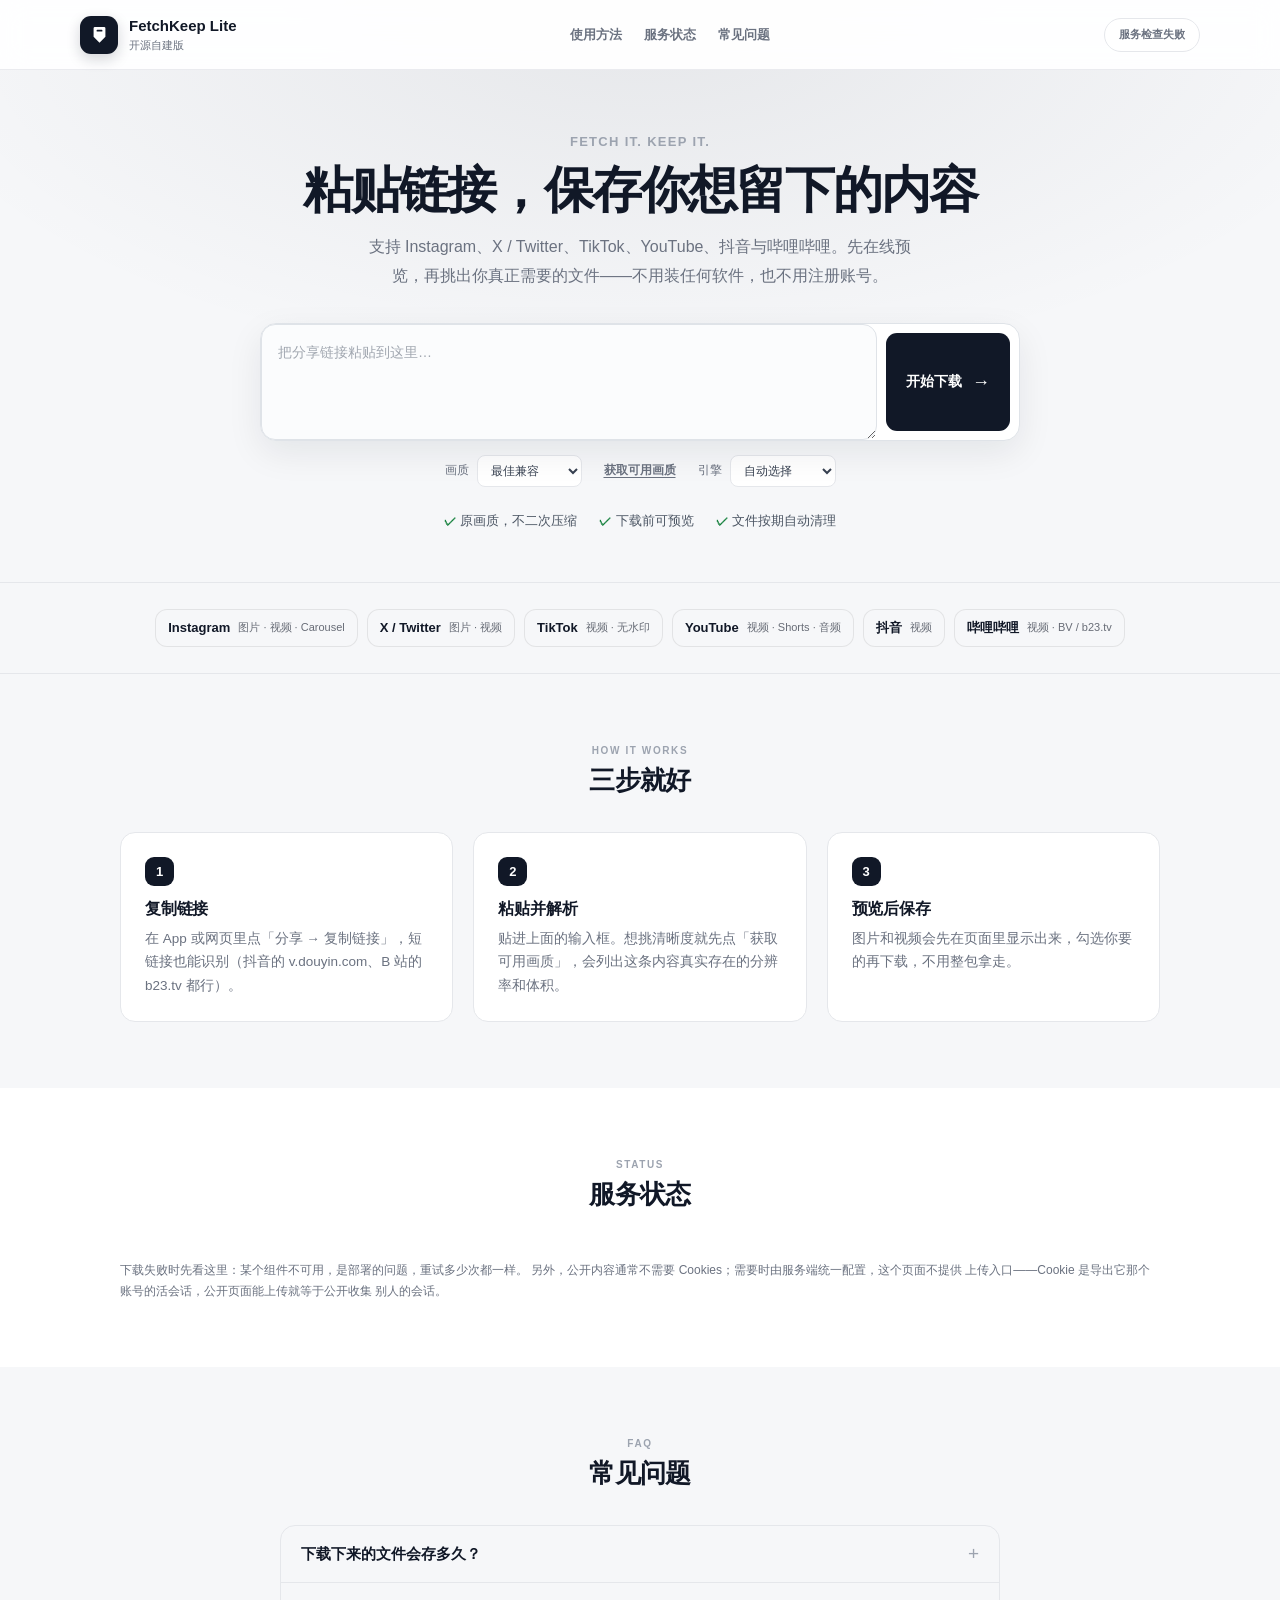
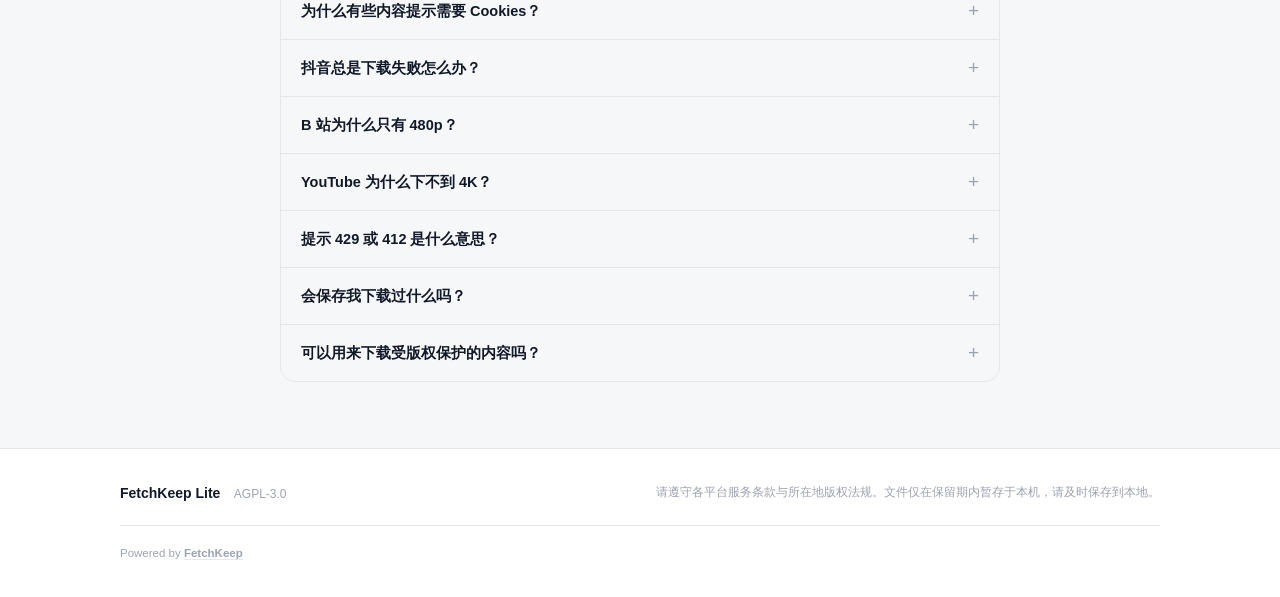
==== commit f5e07483: "修复落地页页脚错位，并清理重复的样式表 style.css 里有一条按元素名匹配的 `footer` 规则，本意是给早期版本那个无 class 的页脚用的，但它同样命中了落地页的 `.site-foo" ====
--- a/static/index.html
+++ b/static/index.html
@@ -5,14 +5,14 @@
 <meta name="viewport" content="width=device-width,initial-scale=1">
 <meta name="theme-color" content="#111827">
 <title>FetchKeep Lite · 保存 Instagram、X、TikTok、YouTube、抖音、B 站的视频与图片</title>
-<link rel="icon" href="/static/icons/favicon.svg?v=lite8" type="image/svg+xml">
-<link rel="apple-touch-icon" href="/static/icons/favicon.svg?v=lite8">
+<link rel="icon" href="/static/icons/favicon.svg?v=lite9" type="image/svg+xml">
+<link rel="apple-touch-icon" href="/static/icons/favicon.svg?v=lite9">
 <meta name="description" content="粘贴链接即可保存 Instagram、X/Twitter、TikTok、YouTube、抖音、哔哩哔哩的视频与图片。在线预览、按需选择、原画质下载，自建部署，不需要账号。">
 <meta property="og:title" content="FetchKeep Lite · 粘贴链接，保存你想留下的内容">
 <meta property="og:description" content="支持 Instagram、X/Twitter、TikTok、YouTube、抖音与哔哩哔哩。在线预览后再决定下载哪些文件。开源自建，无需登录。">
 <meta property="og:type" content="website">
-<link rel="stylesheet" href="/static/css/style.css?v=lite8">
-<link rel="stylesheet" href="/static/css/landing.css?v=lite8">
+<link rel="stylesheet" href="/static/css/style.css?v=lite9">
+<link rel="stylesheet" href="/static/css/landing.css?v=lite9">
 <script>
 /* Arms the pre-reveal state before first paint, so the hero animates in rather
    than rendering, vanishing and animating in. Inline and tiny on purpose: an
@@ -260,7 +260,7 @@
   </div>
 </footer>
 
-<script src="/static/js/motion.js?v=lite8"></script>
+<script src="/static/js/motion.js?v=lite9"></script>
 <script>
 const jobs = new Map();
 const polling = new Set();
--- a/static/css/style.css
+++ b/static/css/style.css
@@ -279,10 +279,9 @@
 .secondary-btn{background:#111827;color:#fff}
 .text-btn{background:transparent;color:#8b919a}
 .cookie-msg{min-height:15px;margin:10px 0 0;color:var(--success);font-size:11px}
-footer{
-  display:flex;justify-content:center;gap:8px;
-  padding:28px 0 5px;color:#a0a6ae;font-size:10px;
-}
+/* No bare `footer` rule here. Both footers in this app carry a class
+   (.site-footer, .admin-footer) and lay themselves out; an element selector
+   reached past them and forced the landing footer into a single flex row. */
 .muted{color:var(--muted)}
 @media(max-width:700px){
   .header-inner,.page{width:min(100% - 24px,1000px)}
@@ -430,392 +429,9 @@
   .header-status{max-width:190px;overflow:hidden;text-overflow:ellipsis}
 }
 
-
-
-*{box-sizing:border-box}
-:root{
-  --bg:#f6f7f9;
-  --surface:#fff;
-  --surface-2:#f8fafc;
-  --line:#e5e7eb;
-  --text:#111827;
-  --muted:#6b7280;
-  --muted-2:#9ca3af;
-  --accent:#111827;
-  --accent-2:#374151;
-  --success:#15803d;
-  --shadow:0 12px 35px rgba(15,23,42,.06);
-  --radius:18px;
-}
-html{scroll-behavior:smooth}
-body{
-  margin:0;
-  min-height:100vh;
-  color:var(--text);
-  background:
-    radial-gradient(circle at 50% -15%,rgba(17,24,39,.055),transparent 32rem),
-    var(--bg);
-  font-family:-apple-system,BlinkMacSystemFont,"Segoe UI",Roboto,Helvetica,Arial,sans-serif;
-  -webkit-font-smoothing:antialiased;
-}
-button,input,textarea,select{font:inherit}
-button{border:0}
-.site-header{
-  height:70px;
-  background:rgba(255,255,255,.88);
-  border-bottom:1px solid rgba(229,231,235,.8);
-  backdrop-filter:blur(14px);
-  position:sticky;
-  top:0;
-  z-index:50;
-}
-.header-inner{
-  width:min(1120px,calc(100% - 40px));
-  height:100%;
-  margin:auto;
-  display:flex;
-  align-items:center;
-  justify-content:space-between;
-}
-.brand{
-  color:var(--text);
-  text-decoration:none;
-  display:flex;
-  align-items:center;
-  gap:11px;
-}
-.brand-mark{
-  width:38px;height:38px;border-radius:11px;
-  display:grid;place-items:center;
-  color:#fff;background:#111827;
-  box-shadow:0 5px 14px rgba(17,24,39,.18);
-}
-/* The glyph takes its colour from the tile, so the tile is the only place the
-   two-tone pair is defined. Swapping to a light header is one rule, not two. */
-.brand-mark svg{width:21px;height:21px;display:block}
-.brand strong{display:block;font-size:15px;line-height:1.2}
-.brand small{display:block;color:var(--muted);font-size:11px;margin-top:3px}
-.header-status{
-  font-size:12px;color:var(--muted);
-  padding:7px 11px;border:1px solid var(--line);
-  border-radius:999px;background:#fff;
-}
-.page{width:min(1000px,calc(100% - 40px));margin:0 auto;padding:54px 0 40px}
-.hero{text-align:center;padding:12px 0 30px}
-.eyebrow,.section-kicker{
-  color:var(--muted-2);font-size:10px;font-weight:800;
-  letter-spacing:.16em;
-}
-.hero h1{
-  margin:10px 0 9px;
-  font-size:clamp(30px,5vw,46px);
-  letter-spacing:-1.8px;
-  line-height:1.05;
-}
-.hero p{
-  margin:0 auto;color:var(--muted);
-  max-width:590px;font-size:15px;line-height:1.75;
-}
-.hero-features{
-  display:flex;justify-content:center;gap:18px;flex-wrap:wrap;
-  margin-top:18px;color:#4b5563;font-size:12px;
-}
-.download-card,.settings-card{
-  background:var(--surface);
-  border:1px solid rgba(229,231,235,.9);
-  border-radius:var(--radius);
-  box-shadow:var(--shadow);
-}
-.download-card{padding:24px}
-.input-label{display:block;font-size:13px;font-weight:700;margin-bottom:9px}
-.url-box{position:relative}
-#url{
-  width:100%;min-height:116px;resize:vertical;
-  display:block;padding:16px 150px 16px 16px;
-  border:1px solid #dfe3e8;border-radius:14px;
-  outline:0;color:var(--text);background:#fbfcfd;
-  line-height:1.6;font-size:14px;
-  transition:border-color .18s,box-shadow .18s,background .18s;
-}
-#url:focus{
-  border-color:#9ca3af;background:#fff;
-  box-shadow:0 0 0 4px rgba(17,24,39,.055);
-}
-#url::placeholder{color:#a1a7b0}
-.primary-btn{
-  position:absolute;right:10px;bottom:10px;
-  height:43px;padding:0 14px 0 17px;
-  display:flex;align-items:center;gap:12px;
-  color:#fff;background:#111827;border-radius:10px;
-  font-weight:700;font-size:13px;cursor:pointer;
-  box-shadow:0 5px 12px rgba(17,24,39,.14);
-  transition:transform .15s,background .15s;
-}
-.primary-btn:hover{background:#252b35;transform:translateY(-1px)}
-.primary-btn:disabled{opacity:.55;transform:none;cursor:not-allowed}
-.btn-arrow{font-size:18px;line-height:1}
-.form-options{display:flex;align-items:center;gap:16px;margin-top:13px}
-.select-wrap{display:flex;align-items:center;gap:8px;color:var(--muted);font-size:12px}
-.select-wrap select{
-  border:1px solid var(--line);border-radius:8px;
-  padding:7px 26px 7px 9px;background:#fff;color:#374151;
-  outline:0;
-}
-.form-tip{margin:0;color:var(--muted-2);font-size:11px}
-.info-strip{
-  margin:14px 0 42px;
-  display:grid;grid-template-columns:repeat(3,1fr);
-  background:#fff;border:1px solid var(--line);border-radius:14px;
-}
-.info-item{
-  display:flex;align-items:center;gap:10px;padding:14px 17px;
-}
-.info-item+ .info-item{border-left:1px solid var(--line)}
-.info-icon{
-  width:31px;height:31px;display:grid;place-items:center;
-  border-radius:9px;background:#f3f4f6;color:#374151;
-  font-size:13px;font-weight:800;
-}
-.info-item b{display:block;font-size:12px}
-.info-item small{display:block;color:var(--muted);font-size:10px;margin-top:3px}
-.section-block{margin-top:0}
-.section-heading,.settings-title{
-  display:flex;align-items:end;justify-content:space-between;
-  margin-bottom:14px;
-}
-.section-heading h2,.settings-title h2{
-  margin:5px 0 0;font-size:19px;letter-spacing:-.4px;
-}
-.count-badge,.optional-badge{
-  min-width:27px;height:27px;padding:0 9px;
-  display:inline-flex;align-items:center;justify-content:center;
-  border-radius:999px;background:#fff;border:1px solid var(--line);
-  color:var(--muted);font-size:11px;font-weight:700;
-}
-.empty-state{
-  min-height:190px;border:1px dashed #d9dde3;border-radius:16px;
-  background:rgba(255,255,255,.6);
-  display:flex;flex-direction:column;align-items:center;justify-content:center;
-  color:var(--muted);gap:6px;
-}
-.empty-icon{
-  width:42px;height:42px;border-radius:13px;background:#eef0f3;
-  display:grid;place-items:center;color:#6b7280;font-size:20px;margin-bottom:5px;
-}
-.empty-state b{font-size:13px;color:#4b5563}
-.empty-state span{font-size:11px;color:#9ca3af}
-.job{
-  background:#fff;border:1px solid var(--line);
-  border-radius:16px;padding:18px;margin-bottom:12px;
-  box-shadow:0 6px 20px rgba(15,23,42,.035);
-}
-.job-title{display:flex;align-items:center;gap:7px;flex-wrap:wrap}
-.job-title b{font-size:13px}
-.badge{
-  display:inline-flex;align-items:center;
-  padding:4px 8px;border-radius:999px;
-  background:#f3f4f6;color:#596170;
-  font-size:10px;font-weight:700;
-}
-.url{
-  color:#8a919c;font-size:11px;word-break:break-all;
-  margin:8px 0 14px;line-height:1.5;
-}
-.gallery{
-  display:grid !important;
-  grid-template-columns:repeat(auto-fill,200px) !important;
-  justify-content:start !important;
-  align-items:start !important;
-  gap:12px !important;
-  margin:15px 0 3px !important;
-}
-.media-card{
-  position:relative;display:flex !important;flex-direction:column !important;
-  align-items:center !important;gap:7px !important;
-  width:200px !important;min-width:200px !important;max-width:200px !important;
-  padding:7px !important;border:1px solid var(--line) !important;
-  border-radius:12px !important;background:#fafafa !important;
-  cursor:pointer;overflow:hidden !important;
-  transition:border-color .16s,box-shadow .16s,transform .16s;
-}
-.media-card:hover{border-color:#c4c9d0 !important;box-shadow:0 5px 15px rgba(15,23,42,.06);transform:translateY(-1px)}
-.media-card:has(.file-check:checked){border-color:#9ca3af !important;background:#fff}
-.media-card .file-check{
-  position:absolute !important;z-index:10 !important;
-  top:9px !important;left:9px !important;
-  width:18px !important;height:18px !important;margin:0 !important;
-  accent-color:#111827;cursor:pointer;
-}
-.media-card .media-preview{
-  width:180px !important;height:180px !important;
-  min-width:180px !important;max-width:180px !important;
-  min-height:180px !important;max-height:180px !important;
-  flex:0 0 180px !important;
-  display:flex !important;align-items:center !important;justify-content:center !important;
-  overflow:hidden !important;margin:0 !important;border-radius:8px !important;
-  background:#f0f1f3 !important;
-}
-.media-card .media-preview img,.media-card .media-preview video{
-  display:block !important;width:100% !important;height:100% !important;
-  min-width:0 !important;min-height:0 !important;
-  max-width:100% !important;max-height:100% !important;
-  object-fit:contain !important;margin:0 !important;padding:0 !important;
-}
-.media-card>span:last-child{
-  display:block;width:180px;max-width:180px;
-  white-space:nowrap;overflow:hidden;text-overflow:ellipsis;
-  color:#6b7280;font-size:10px;line-height:1.4;
-}
-.file-row{
-  display:flex;align-items:center;gap:9px;
-  padding:11px;border:1px solid var(--line);border-radius:10px;background:#fafafa;
-}
-.actions{display:flex;flex-wrap:wrap;gap:7px;margin-top:14px}
-.actions .button,.actions button{
-  height:34px;padding:0 12px;border-radius:8px;
-  background:#111827;color:#fff;text-decoration:none;
-  display:inline-flex;align-items:center;justify-content:center;
-  cursor:pointer;font-size:11px;font-weight:600;
-}
-.actions .secondary{background:#f3f4f6;color:#4b5563}
-.progress{height:5px;background:#eef0f2;border-radius:999px;overflow:hidden;margin:14px 0}
-.progress>div{height:100%;width:100%;background:#374151;animation:progress 1.5s infinite linear;transform-origin:left}
-@keyframes progress{0%{transform:scaleX(.05)}50%{transform:scaleX(.6)}100%{transform:scaleX(1)}}
-pre{
-  background:#111827;color:#d1d5db;padding:11px;border-radius:9px;
-  overflow-x:auto;font-size:10px;line-height:1.5;margin:10px 0 0;
-}
-pre.error{background:#fff5f5;color:#b42318;border:1px solid #fee2e2}
-.settings-card{margin-top:40px;padding:22px}
-.settings-desc{color:var(--muted);font-size:12px;line-height:1.7;margin:0 0 15px}
-.settings-desc code{background:#f3f4f6;border-radius:5px;padding:2px 5px;font-size:11px}
-.cookie-controls{display:flex;align-items:center;gap:8px;flex-wrap:wrap}
-.file-picker{
-  height:36px;display:inline-flex;align-items:center;
-  padding:0 11px;border:1px solid var(--line);border-radius:8px;
-  color:#596170;background:#fafafa;font-size:11px;cursor:pointer;
-}
-.file-picker input{display:none}
-.secondary-btn,.text-btn{
-  height:36px;border-radius:8px;padding:0 12px;
-  font-size:11px;font-weight:600;cursor:pointer;
-}
-.secondary-btn{background:#111827;color:#fff}
-.text-btn{background:transparent;color:#8b919a}
-.cookie-msg{min-height:15px;margin:10px 0 0;color:var(--success);font-size:11px}
-footer{
-  display:flex;justify-content:center;gap:8px;
-  padding:28px 0 5px;color:#a0a6ae;font-size:10px;
-}
-.muted{color:var(--muted)}
-@media(max-width:700px){
-  .header-inner,.page{width:min(100% - 24px,1000px)}
-  .site-header{height:62px}
-  .brand-mark{width:34px;height:34px}
-  .brand-mark svg{width:19px;height:19px}
-  .header-status{font-size:10px;padding:6px 8px;max-width:160px;overflow:hidden;white-space:nowrap;text-overflow:ellipsis}
-  .page{padding:36px 0 28px}
-  .hero{padding-bottom:22px}
-  .hero h1{letter-spacing:-1px}
-  .hero p{font-size:13px}
-  .hero-features{gap:10px;font-size:10px}
-  .download-card{padding:16px}
-  #url{min-height:105px;padding:13px 13px 58px}
-  .primary-btn{left:9px;right:9px;bottom:9px;width:calc(100% - 18px)}
-  .form-options{align-items:flex-start;flex-direction:column;gap:7px}
-  .info-strip{grid-template-columns:1fr;margin-bottom:30px}
-  .info-item+ .info-item{border-left:0;border-top:1px solid var(--line)}
-  .info-item{padding:11px 13px}
-  .gallery{grid-template-columns:repeat(2,156px) !important;gap:8px !important}
-  .media-card{width:156px !important;min-width:156px !important;max-width:156px !important;padding:6px !important}
-  .media-card .media-preview{
-    width:140px !important;height:140px !important;
-    min-width:140px !important;max-width:140px !important;
-    min-height:140px !important;max-height:140px !important;
-    flex-basis:140px !important;
-  }
-  .media-card>span:last-child{width:140px;max-width:140px}
-  .job{padding:14px}
-  .settings-card{padding:17px;margin-top:30px}
-}
-@media(max-width:370px){
-  .gallery{grid-template-columns:repeat(2,calc((100vw - 36px)/2)) !important}
-  .media-card{width:calc((100vw - 36px)/2) !important;min-width:0 !important;max-width:none !important}
-  .media-card .media-preview{
-    width:calc((100vw - 52px)/2) !important;
-    height:calc((100vw - 52px)/2) !important;
-    min-width:0 !important;max-width:none !important;
-    min-height:0 !important;max-height:none !important;
-  }
-  .media-card>span:last-child{width:calc((100vw - 52px)/2);max-width:none}
-}
-
-
-/* v7 UI: supported platform strip */
-.supported-platforms{
-  width:min(1100px,calc(100% - 32px));
-  margin:18px auto 0;
-  padding:16px 18px;
-  border:1px solid rgba(127,127,127,.16);
-  border-radius:18px;
-  background:rgba(127,127,127,.055);
-}
-.supported-title{
-  font-size:13px;
-  font-weight:700;
-  letter-spacing:.02em;
-  margin-bottom:11px;
-  opacity:.72;
-}
-.platform-list{
-  display:flex;
-  flex-wrap:wrap;
-  gap:9px;
-}
-.platform-chip{
-  display:inline-flex;
-  align-items:center;
-  gap:8px;
-  padding:9px 12px;
-  border:1px solid rgba(127,127,127,.16);
-  border-radius:12px;
-  background:rgba(255,255,255,.035);
-}
-.platform-chip b{font-size:13px}
-.platform-chip small{font-size:11px;opacity:.62}
-/* 这排卡片现在是 <a>（通向各平台的说明页）。它们看起来是卡片而不是链接，
-   所以去掉浏览器默认的下划线和链接色；hover 的抬起效果已经表明可点。
-   focus-visible 保留下来，键盘用户仍然要看得见焦点在哪。 */
-.platform-chip{text-decoration:none;color:inherit}
-.platform-chip:focus-visible{outline:2px solid currentColor;outline-offset:2px}
-@media (max-width:640px){
-  .supported-platforms{width:calc(100% - 24px);margin-top:12px;padding:13px}
-  .platform-list{display:grid;grid-template-columns:1fr 1fr}
-  .platform-chip{display:flex;flex-direction:column;align-items:flex-start;gap:2px;padding:10px}
-}
-
-/* v7.2 UI: unified status and YouTube cookie card */
-.header-status{
-  min-height:34px;
-  display:inline-flex;
-  align-items:center;
-  justify-content:center;
-  border:1px solid var(--line);
-  border-radius:999px;
-  padding:0 14px;
-  background:#fff;
-  color:#6b7280;
-  font-size:11px;
-  font-weight:600;
-  white-space:nowrap;
-}
-.header-status.is-ok{color:#166534;border-color:#bbf7d0;background:#f0fdf4}
-.youtube-settings-card{margin-top:18px}
-.youtube-settings-card .optional-badge{min-width:54px;text-align:center}
-@media(max-width:700px){
-  .header-status{max-width:190px;overflow:hidden;text-overflow:ellipsis}
-}
-
+/* (A second, identical copy of everything above used to sit here. It changed
+   nothing — same rules, later in the cascade — but it meant edits to the
+   first copy silently did nothing. Removed.) */
 
 /* v7.4.4 download-task spacing refinement */
 .download-task,
--- a/static/css/landing.css
+++ b/static/css/landing.css
@@ -211,6 +211,14 @@
 }
 .footer-inner strong{font-size:14px}
 .footer-inner span{margin-left:9px;color:var(--muted-2);font-size:12px}
+/* The §13 source link is injected by renderSourceLink(), so it arrives as a
+   bare <a> with no class of its own — without this it renders as a default
+   blue underlined link next to otherwise muted footer text. */
+.footer-inner a{
+  color:inherit;font-weight:600;text-decoration:none;
+  border-bottom:1px solid var(--line);
+}
+.footer-inner a:hover{color:#111827;border-bottom-color:#111827}
 .footer-note{margin:0;max-width:520px;color:var(--muted-2);font-size:11.5px;line-height:1.7}
 /* Separated from the licence/disclaimer row above it: attribution to upstream
    is a different claim than what this deployment tells you about itself. */
